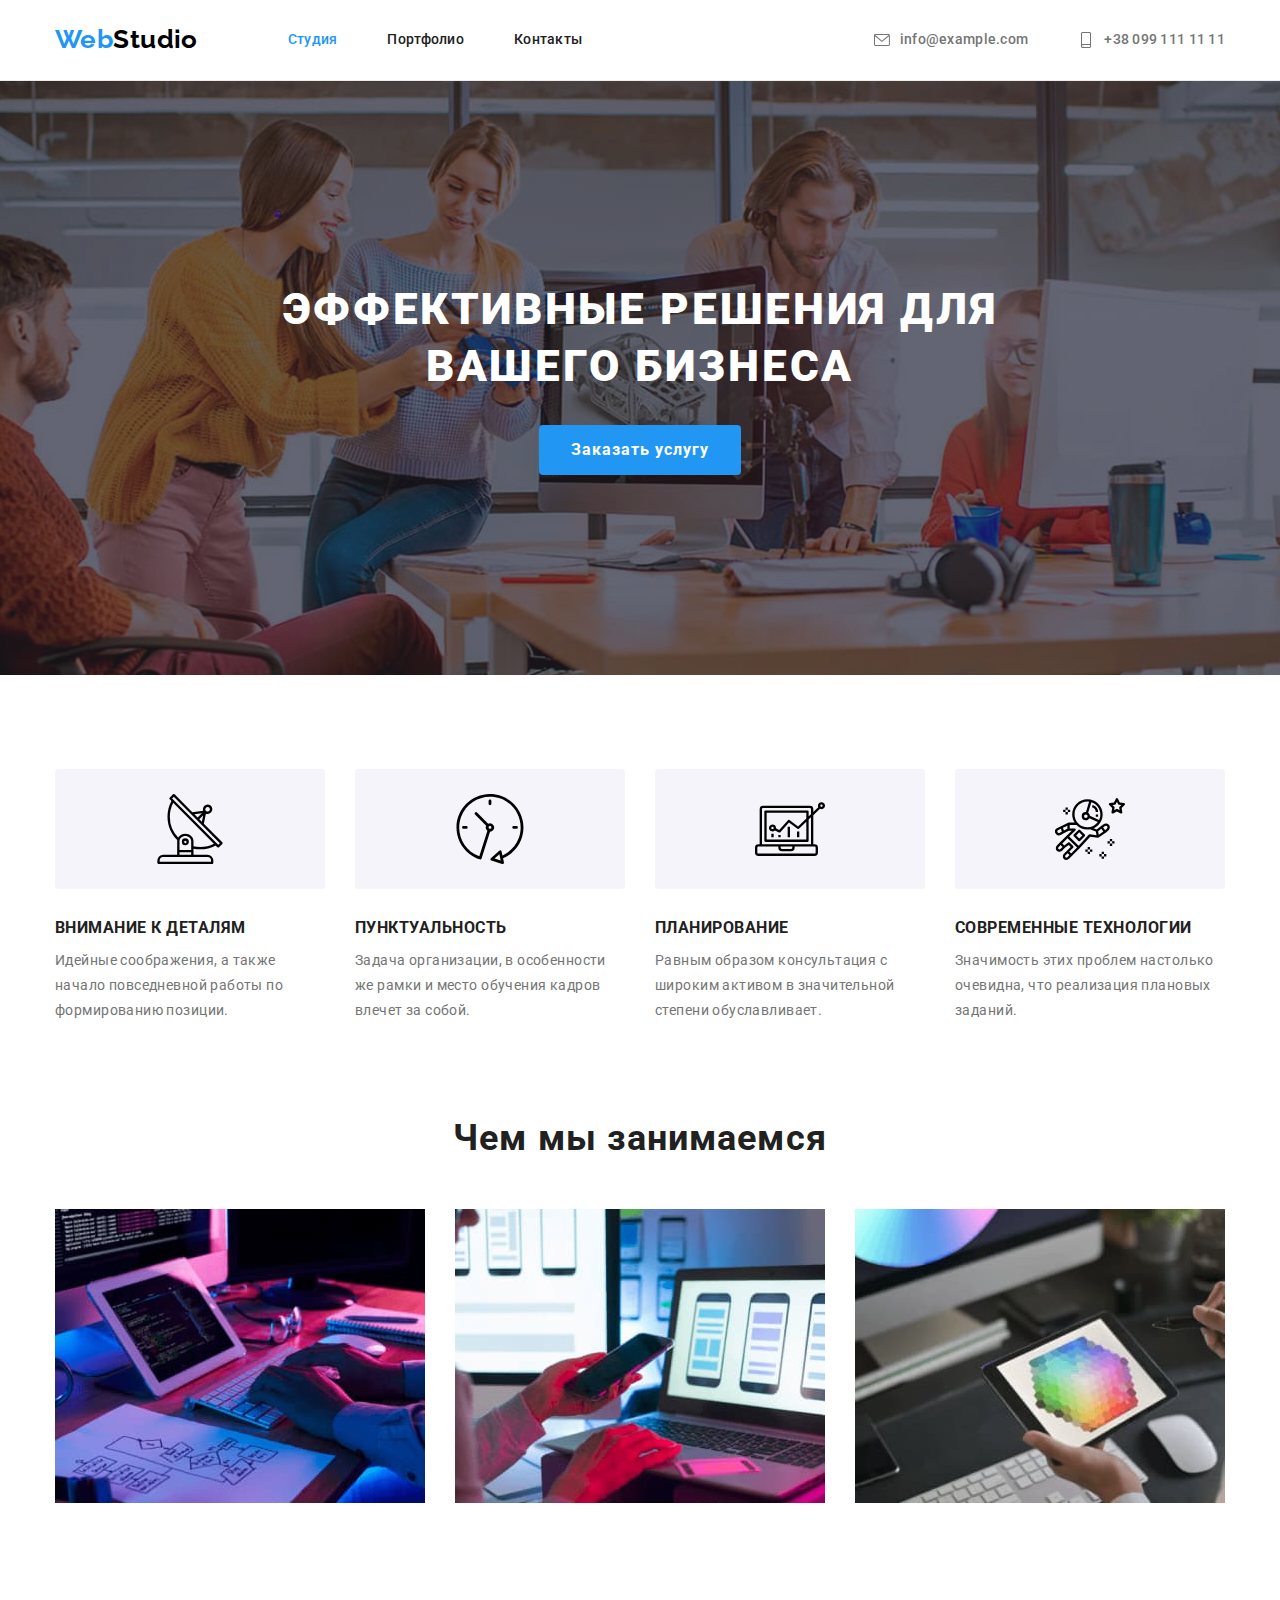
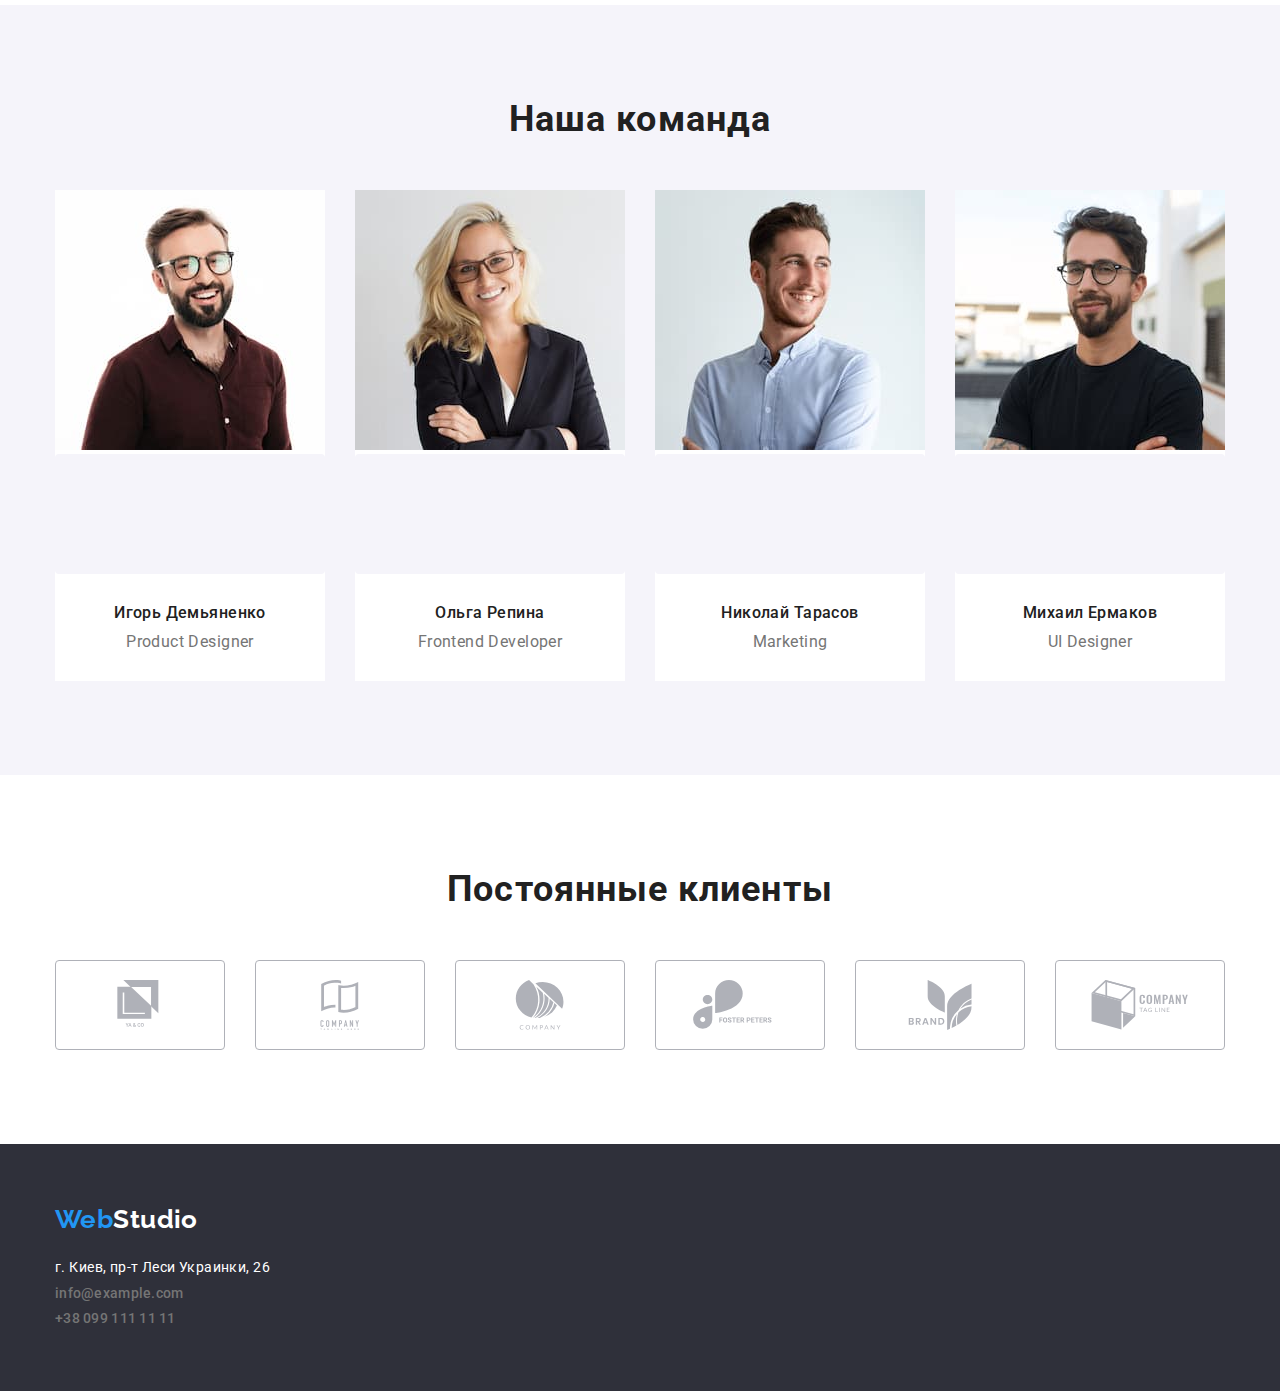
==== index.html @ d3b24681 "Made half icon lists at index" ====
<!DOCTYPE html>
<html lang="ru">
  <head>
    <meta charset="UTF-8" />
    <meta http-equiv="X-UA-Compatible" content="IE=edge" />
    <meta name="viewport" content="width=1600, initial-scale=1.0" />
    <title>WebStudio</title>
    <!-- Normalizer & fonts -->
    <link rel="stylesheet" href="./css/modern-normalize.min.css" />
    <link rel="preconnect" href="https://fonts.gstatic.com" />
    <link
      href="https://fonts.googleapis.com/css2?family=Raleway:wght@700&family=Roboto:wght@400;500;700;900&display=swap"
      rel="stylesheet"
    />
    <!-- Favicons -->
    <link
      rel="apple-touch-icon"
      sizes="76x76"
      href="./images/icons/favs/apple-touch-icon.png"
    />
    <link
      rel="icon"
      type="image/png"
      sizes="32x32"
      href="./images/icons/favs/favicon-32x32.png"
    />
    <link
      rel="icon"
      type="image/png"
      sizes="16x16"
      href="./images/icons/favs/favicon-16x16.png"
    />
    <link rel="manifest" href="./images/icons/favs/site.webmanifest" />
    <meta name="msapplication-TileColor" content="#2196f3" />
    <meta name="theme-color" content="#2196f3" />

    <!-- Site Styles -->
    <link rel="stylesheet" href="./css/styles.css" />
  </head>
  <body>
    <!-- Header -->
    <header class="page-header">
      <div class="container main-nav">
        <!-- Logo -->
        <nav class="navigation">
          <div class="logo">
            <a href="./" class="logo__link"
              ><span class="logo__accent">Web</span>Studio</a
            >
          </div>

          <!-- Menu -->
          <ul class="menu list">
            <li class="menu__item">
              <a class="menu__link current" href="./">Студия</a>
            </li>
            <li class="menu__item">
              <a class="menu__link" href="portfolio.html">Портфолио</a>
            </li>
            <li class="menu__item">
              <a class="menu__link" href="">Контакты</a>
            </li>
          </ul>
        </nav>

        <!-- Contacts -->
        <ul class="contacts list">
          <li class="main-nav contacts__item">
            <a class="contacts__link" href="mailto://info@example.com">
              <svg class="link-icon">
                <use href="./images/icons/sprites.svg#envelope"></use>
              </svg>
              info@example.com</a
            >
          </li>
          <li class="main-nav contacts__item">
            <a class="contacts__link" href="tel://+380991111111">
              <svg class="link-icon">
                <use href="./images/icons/sprites.svg#smartphone"></use>
              </svg>
              +38 099 111 11 11</a
            >
          </li>
        </ul>
      </div>
    </header>

    <!-- Main -->
    <main class="main">
      <!-- Hero -->
      <section class="hero">
        <div class="container">
          <h1 class="hero__title">Эффективные решения для вашего бизнеса</h1>
          <!-- <button class="button" type="button">Заказать услугу</button> -->
          <form action="https://trackthis.link/" target="_blank">
            <input
              id="TrackThis"
              class="button"
              type="submit"
              value="Заказать услугу"
            />
          </form>
        </div>
      </section>

      <!-- Features -->
      <section class="section features">
        <div class="container">
          <h2 class="section__heading hidden">Особенности</h2>
          <!-- Why us -->

          <ul class="features list">
            <li class="features__item">
              <div class="icon__wrapper">
                <svg class="features-icon">
                  <use href="./images/icons/sprites.svg#antenna"></use>
                </svg>
              </div>
              <h3 class="features__title">Внимание к деталям</h3>
              <p>
                Идейные соображения, а также начало повседневной работы по
                формированию позиции.
              </p>
            </li>
            <li class="features__item">
              <div class="icon__wrapper">
                <svg class="features-icon">
                  <use href="./images/icons/sprites.svg#clock"></use>
                </svg>
              </div>
              <h3 class="features__title">Пунктуальность</h3>
              <p>
                Задача организации, в особенности же рамки и место обучения
                кадров влечет за собой.
              </p>
            </li>
            <li class="features__item">
              <div class="icon__wrapper">
                <svg class="features-icon">
                  <use href="./images/icons/sprites.svg#diagram"></use>
                </svg>
              </div>
              <h3 class="features__title">Планирование</h3>
              <p>
                Равным образом консультация с широким активом в значительной
                степени обуславливает.
              </p>
            </li>
            <li class="features__item">
              <div class="icon__wrapper">
                <svg class="features-icon">
                  <use href="./images/icons/sprites.svg#astronaut"></use>
                </svg>
              </div>
              <h3 class="features__title">Современные технологии</h3>
              <p>
                Значимость этих проблем настолько очевидна, что реализация
                плановых заданий.
              </p>
            </li>
          </ul>
        </div>
      </section>

      <!-- Development  -->
      <section class="section development">
        <div class="container">
          <h2 class="section__heading">Чем мы занимаемся</h2>

          <ul class="dev list">
            <li class="dev__item">
              <img
                src="./images/portfolio/coding.jpg"
                alt="Кодинг на планшете"
                width="370"
              />
            </li>
            <li class="dev__item">
              <img
                src="./images/portfolio/phone.jpg"
                alt="Разработка миобильного приложения"
                width="370"
              />
            </li>
            <li class="dev__item">
              <img
                src="./images/portfolio/palette.jpg"
                alt="Цветовая схема"
                width="370"
              />
            </li>
          </ul>
        </div>
      </section>

      <!-- Team  -->
      <section class="section team">
        <div class="container">
          <h2 class="section__heading">Наша команда</h2>
          <ul class="team list">
            <!-- TODO: Social links -->
            <li class="team__item">
              <img src="./images/team/igor.jpg" alt="Игорь" width="270" />

              <div class="icon__wrapper">
                <svg class="features-icon">
                  <use href="./images/icons/sprites.svg#"></use>
                </svg>
              </div>
              <h3 class="team__title">Игорь Демьяненко</h3>
              <p>Product Designer</p>
            </li>
            <li class="team__item">
              <img src="./images/team/olga.jpg" alt="Ольга" width="270" />
              <div class="icon__wrapper">
                <svg class="features-icon">
                  <use href="./images/icons/sprites.svg#"></use>
                </svg>
              </div>
              <h3 class="team__title">Ольга Репина</h3>
              <p>Frontend Developer</p>
            </li>
            <li class="team__item">
              <img src="./images/team/nikola.jpg" alt="Николай" width="270" />
              <div class="icon__wrapper">
                <svg class="features-icon">
                  <use href="./images/icons/sprites.svg#"></use>
                </svg>
              </div>
              <h3 class="team__title">Николай Тарасов</h3>
              <p>Marketing</p>
            </li>
            <li class="team__item">
              <img src="./images/team/mike.jpg" alt="Михаил" width="270" />
              <div class="icon__wrapper">
                <svg class="features-icon">
                  <use href="./images/icons/sprites.svg#"></use>
                </svg>
              </div>
              <h3 class="team__title">Михаил Ермаков</h3>
              <p>UI Designer</p>
            </li>
          </ul>
        </div>
      </section>

      <!-- Partners -->
      <section class="section partners">
        <div class="container">
          <h2 class="section__heading">Постоянные клиенты</h2>

          <ul class="partners__list list">
            <li class="partners__items">
              <a class="partners__link" href="" aria-label="Partner 1">
                <svg class="partner-icon">
                  <use href="./images/icons/sprites.svg#logo-1"></use>
                </svg>
              </a>
            </li>
            <li class="partners__items">
              <a class="partners__link" href="" aria-label="Partner 2">
                <svg class="partner-icon">
                  <use href="./images/icons/sprites.svg#logo-2"></use>
                </svg>
              </a>
            </li>
            <li class="partners__items">
              <a class="partners__link" href="" aria-label="Partner 3">
                <svg class="partner-icon">
                  <use href="./images/icons/sprites.svg#logo-3"></use>
                </svg>
              </a>
            </li>
            <li class="partners__items">
              <a class="partners__link" href="" aria-label="Partner 4">
                <svg class="partner-icon">
                  <use href="./images/icons/sprites.svg#logo-4"></use>
                </svg>
              </a>
            </li>
            <li class="partners__items">
              <a class="partners__link" href="" aria-label="Partner 5">
                <svg class="partner-icon">
                  <use href="./images/icons/sprites.svg#logo-5"></use>
                </svg>
              </a>
            </li>
            <li class="partners__items">
              <a class="partners__link" href="" aria-label="Partner 6">
                <svg class="partner-icon">
                  <use href="./images/icons/sprites.svg#logo-6"></use>
                </svg>
              </a>
            </li>
          </ul>
        </div>
      </section>
    </main>

    <!-- Footer -->
    <footer class="footer">
      <div class="footer container">
        <div class="footer logo">
          <a href="./" class="logo__link"
            ><span class="logo__accent">Web</span>Studio</a
          >
        </div>

        <address class="footer contacts">
          г. Киев, пр-т Леси Украинки, 26
          <ul class="footer contacts list">
            <li class="footer contacts__item">
              <a class="contacts__link" href="mailto://info@example.com"
                >info@example.com</a
              >
            </li>
            <li class="footer contacts__item">
              <a class="contacts__link" href="tel://+380991111111"
                >+38 099 111 11 11</a
              >
            </li>
          </ul>
        </address>
        <!-- TODO: Social links -->
      </div>
    </footer>
  </body>
</html>
---- css/styles.css ----
:root {
  --primary-bg-color: #fff;
  --secondary-bg: #f5f4fa;
  --ternary-bg: #2f303a;
  --primary-text-color: #757575;
  --title-text-color: #212121;
  --logo-color: #000;
  --accent: #2196f3;
  --border-color: #ececec;
  --border-box-color: #eeeeee;
  --ternary-buttons: #afb1b8;
}

body {
  display: flex;
  flex-direction: column;
  background: var(--primary-bg-color);
  color: var(--primary-text-color);

  font-family: 'Roboto', sans-serif;
  font-style: normal;
  font-weight: 400;
  font-size: 14px;
  line-height: 1.8;
  letter-spacing: 0.03em;
}

/*
   .d8888b.
  d88P  Y88b
  888    888
  888         .d88b.  88888b.d88b.  88888b.d88b.   .d88b.  88888b.
  888        d88""88b 888 "888 "88b 888 "888 "88b d88""88b 888 "88b
  888    888 888  888 888  888  888 888  888  888 888  888 888  888
  Y88b  d88P Y88..88P 888  888  888 888  888  888 Y88..88P 888  888
   "Y8888P"   "Y88P"  888  888  888 888  888  888  "Y88P"  888  888
   */

.list {
  list-style: none;
  padding: 0;
  margin: 0;
}

.hidden {
  visibility: hidden;
  pointer-events: none;
  position: absolute;
}

.section {
  padding-top: 94px;
  padding-bottom: 94px;
}

/* Wrapper */
.container {
  width: 1200px;
  margin-left: auto;
  margin-right: auto;
  padding-left: 15px;
  padding-right: 15px;
}

/*
_  _ ____ ____ ___  ____ ____
|__| |___ |__| |  \ |___ |__/
|  | |___ |  | |__/ |___ |  \

*/
.page-header {
  color: var(--logo-color);
  border-bottom: 1px solid var(--border-color);
}

.page-header > .container {
  display: flex;
  align-items: center;
  justify-content: space-between;
}

.navigation {
  display: flex;
}
.navigation .logo__link {
  display: block;
  padding-top: 24px;
  padding-bottom: 24px;
}

/*
 |   _   _   _
 |_ (_) (_| (_)
         _|
*/
.logo {
  display: flex;
  font-family: Raleway, sans-serif;
  font-weight: 700;
  font-size: 26px;
  line-height: 1.2;
}

.logo__link {
  text-decoration: none;
  color: inherit;
}

.logo__accent {
  color: var(--accent);
}

/*
 |\/|  _  ._
 |  | (/_ | | |_|
*/
.menu {
  display: flex;
  margin-left: 90px;
}

.menu__item:not(:last-child) {
  margin-right: 50px;
}

/* Site nav */
.menu__link {
  display: block;
  padding-top: 32px;
  padding-bottom: 32px;
  color: var(--title-text-color);
  text-decoration: none;
  font-weight: 500;
  line-height: 1.14;
  letter-spacing: 0.02em;
}

.current,
.menu__link:hover,
.menu__link:focus {
  color: var(--accent);
}

/*
____ ____ _  _ ___ ____ ____ ___ ____
|    |  | |\ |  |  |__| |     |  [__
|___ |__| | \|  |  |  | |___  |  ___]
*/
.contacts {
  font-style: normal;
}

/* Contacts Header */
.page-header .contacts {
  display: flex;
}

.main-nav.contacts__item > .contacts__link {
  display: flex;
  align-items: center;
  padding-top: 32px;
  padding-bottom: 32px;
}

.main-nav.contacts__item + .main-nav.contacts__item {
  margin-left: 50px;
}

.link-icon {
  fill: currentColor;
  margin-right: 10px;
  width: 16px;
  height: 16px;
}

.contacts__link {
  font-weight: 500;
  line-height: 1.14;
  letter-spacing: 0.02em;
  text-decoration: none;
  color: var(--primary-text-color);
}

.contacts__link:hover,
.contacts__link:focus {
  color: var(--accent);
}

/*
____ ____ ____ ___ ____ ____
|___ |  | |  |  |  |___ |__/
|    |__| |__|  |  |___ |  \
*/
.footer {
  background-color: var(--ternary-bg);
  color: var(--primary-bg-color);
}

.footer.container {
  padding-top: 60px;
  padding-bottom: 60px;
}

.footer.logo {
  margin-bottom: 20px;
}

.footer.logo__link {
  color: var(--primary-bg-color);
}

.footer.contacts__item {
  margin-top: 9;
}

/*
___  _  _ ___ ___ ____ _  _ ____
|__] |  |  |   |  |  | |\ | [__
|__] |__|  |   |  |__| | \| ___]
*/
.button {
  color: var(--primary-bg-color);
  background-color: var(--accent);
  border-radius: 4px;
  border: none;
  height: 50px;
  display: inline-block;
  padding: 10px 32px;
  min-width: 200px;

  font-family: inherit;
  font-weight: 700;
  font-size: 16px;
  line-height: 1.8;
  letter-spacing: 0.06em;
  text-decoration: none;
  cursor: pointer;
}

.button:hover,
.button:focus {
  transition-duration: 0.4s;
  box-shadow: 0 4px 4px rgba(0, 0, 0, 0.15);
}

/*
  888b     d888          d8b
  8888b   d8888          Y8P
  88888b.d88888
  888Y88888P888  8888b.  888 88888b.
  888 Y888P 888     "88b 888 888 "88b
  888  Y8P  888 .d888888 888 888  888
  888   "   888 888  888 888 888  888
  888       888 "Y888888 888 888  888
  */
/*
_  _ ____ ____ ____
|__| |___ |__/ |  |
|  | |___ |  \ |__|
*/
.hero {
  background-color: var(--ternary-bg);
  background-image: linear-gradient(
      to bottom,
      rgba(47, 48, 58, 0.4),
      rgba(47, 48, 58, 0.4)
    ),
    url('../images/hero_bg.jpg');
  background-position: 50% 50%;
  background-size: cover;
  text-align: center;
}

.hero > .container {
  padding: 200px;
}

.hero__title {
  margin-top: 0;
  margin-bottom: 30px;
  padding: 0;
  color: var(--primary-bg-color);
  font-weight: 900;
  font-size: 44px;
  line-height: 1.3;
  letter-spacing: 0.06em;
  text-transform: uppercase;
}

/*
____ ____ ____ ___ _ ____ _  _ ____
[__  |___ |     |  | |  | |\ | [__
___] |___ |___  |  | |__| | \| ___]
*/
.section__heading {
  margin-top: 0;
  margin-bottom: 50px;
  color: var(--title-text-color);
  font-weight: 700;
  font-size: 36px;
  line-height: 1.14;
  text-align: center;
  letter-spacing: 0.03em;
}

/*
____ ____ ____ ___ _  _ ____ ____ ____
|___ |___ |__|  |  |  | |__/ |___ [__
|    |___ |  |  |  |__| |  \ |___ ___]
*/
.features__title {
  margin-top: 0;
  margin-bottom: 10px;
  color: var(--title-text-color);
  font-weight: 700;
  line-height: 1.14;
  letter-spacing: 0.03em;
  text-transform: uppercase;
  color: var(--title-text-color);
}

.features.list {
  display: flex;
}

.features__item + .features__item {
  margin-left: 30px;
}

.features p {
  margin-top: 0;
  margin-bottom: 0;
}

/*
_ ____ ____ _  _ ____
| |    |  | |\ | [__
| |___ |__| | \| ___]

*/

.icon__wrapper {
  display: flex;
  justify-content: center;
  align-items: center;
  width: 270px;
  height: 120px;
  background-color: var(--secondary-bg);
  border-radius: 4px;
  margin-bottom: 30px;
}

.features-icon {
  width: 70px;
  height: 70px;
}

/*
___  ____ _  _ ____ _    ____ ___  _  _ ____ _  _ ___
|  \ |___ |  | |___ |    |  | |__] |\/| |___ |\ |  |
|__/ |___  \/  |___ |___ |__| |    |  | |___ | \|  |

*/

.section.development {
  padding-top: 0;
}

.dev.list {
  display: flex;
}

.dev__item + .dev__item {
  margin-left: 30px;
}

/*
___ ____ ____ _  _
 |  |___ |__| |\/|
 |  |___ |  | |  |

*/
.section.team {
  background-color: var(--secondary-bg);
}

.team.list {
  display: flex;
}

.team__item + .team__item {
  margin-left: 30px;
}

.team__item {
  padding-bottom: 30px;
  background-color: var(--primary-bg-color);
  font-size: 16px;
  line-height: 1.14;
  text-align: center;
}

.team__title {
  margin-top: 30px;
  margin-bottom: 0;
  color: var(--title-text-color);
  font-weight: 500;
  font-size: 16px;
  line-height: 1.18;
}

.team__item p {
  margin-top: 10px;
  margin-bottom: 0;
}

/*
___  ____ ____ ___ _  _ ____ ____ ____
|__] |__| |__/  |  |\ | |___ |__/ [__
|    |  | |  \  |  | \| |___ |  \ ___]
*/

.partners {
  text-align: center;
}

.partners__list {
  display: flex;
  justify-content: center;
  margin-top: 0px;
  margin-bottom: 0;
}

.partners__items:not(:last-child) {
  margin-right: 30px;
}

/* Partners links & icons */
.partners__link {
  display: flex;
  align-items: center;
  width: 170px;
  height: 90px;
  border: 1px solid var(--ternary-buttons);
  border-radius: 4px;
  color: var(--ternary-buttons);
  margin: 0;
}

.partners__link:hover,
.partners__link:focus {
  color: var(--accent);
  border-color: var(--accent);
}

.partner-icon {
  fill: currentColor;
  height: 50px;
}

/*
  8888888b.                  888     .d888         888 d8b
  888   Y88b                 888    d88P"          888 Y8P
  888    888                 888    888            888
  888   d88P .d88b.  888d888 888888 888888 .d88b.  888 888  .d88b.
  8888888P" d88""88b 888P"   888    888   d88""88b 888 888 d88""88b
  888       888  888 888     888    888   888  888 888 888 888  888
  888       Y88..88P 888     Y88b.  888   Y88..88P 888 888 Y88..88P
  888        "Y88P"  888      "Y888 888    "Y88P"  888 888  "Y88P"
*/

/*
____ _ _    ___ ____ ____
|___ | |     |  |___ |__/
|    | |___  |  |___ |  \
*/
.filter {
  display: flex;
  align-items: center;
  justify-content: center;
  margin-bottom: 50px;
}

.filter__item:not(:last-child) {
  margin-right: 8px;
}

/*
  _                   _
 |_ o | _|_  _  ._   |_)    _|_ _|_  _  ._   _
 |  | |  |_ (/_ |    |_) |_| |_  |_ (_) | | _>
*/
.filter__btn {
  min-width: 73px;
  height: 38px;
  padding: 6px 22px;
  background-color: var(--secondary-bg);
  color: var(--title-text-color);
  font-size: 16px;
  line-height: 1.62;
  text-align: center;
  letter-spacing: 0.03em;
}

.filter__btn.active,
.filter__btn:hover,
.filter__btn:focus {
  background-color: var(--accent);
  color: var(--primary-bg-color);
  box-shadow: 0px 3px 1px rgba(0, 0, 0, 0.1), 0px 1px 2px rgba(0, 0, 0, 0.08),
    0px 2px 2px rgba(0, 0, 0, 0.12);
}

/*
___  ____ ____  _ ____ ____ ___ ____
|__] |__/ |  |  | |___ |     |  [__
|    |  \ |__| _| |___ |___  |  ___]
*/
.project {
  display: flex;
  flex-wrap: wrap;
}

.project__container {
  border: 1px solid var(--border-box-color);
  border-top: none;
  margin-top: 0;
  padding-top: 20px;
  padding-bottom: 20px;
  padding-left: 24px;
}
.project__item img {
  margin: none;
  display: block;
}

.project__item:not(:nth-child(3n)) {
  margin-right: 30px;
}

.project__item:not(:nth-last-child(-n + 3)) {
  margin-bottom: 30px;
}
/* Project text */
.project__title {
  margin: 0;
  color: var(--title-text-color);
  font-size: 18px;
  line-height: 2;
  font-weight: 700;
  letter-spacing: 0.06em;
}

.project__descriptioon {
  margin-top: 4px;
  margin-bottom: 0;
  font-size: 16px;
  line-height: 1.8;
}
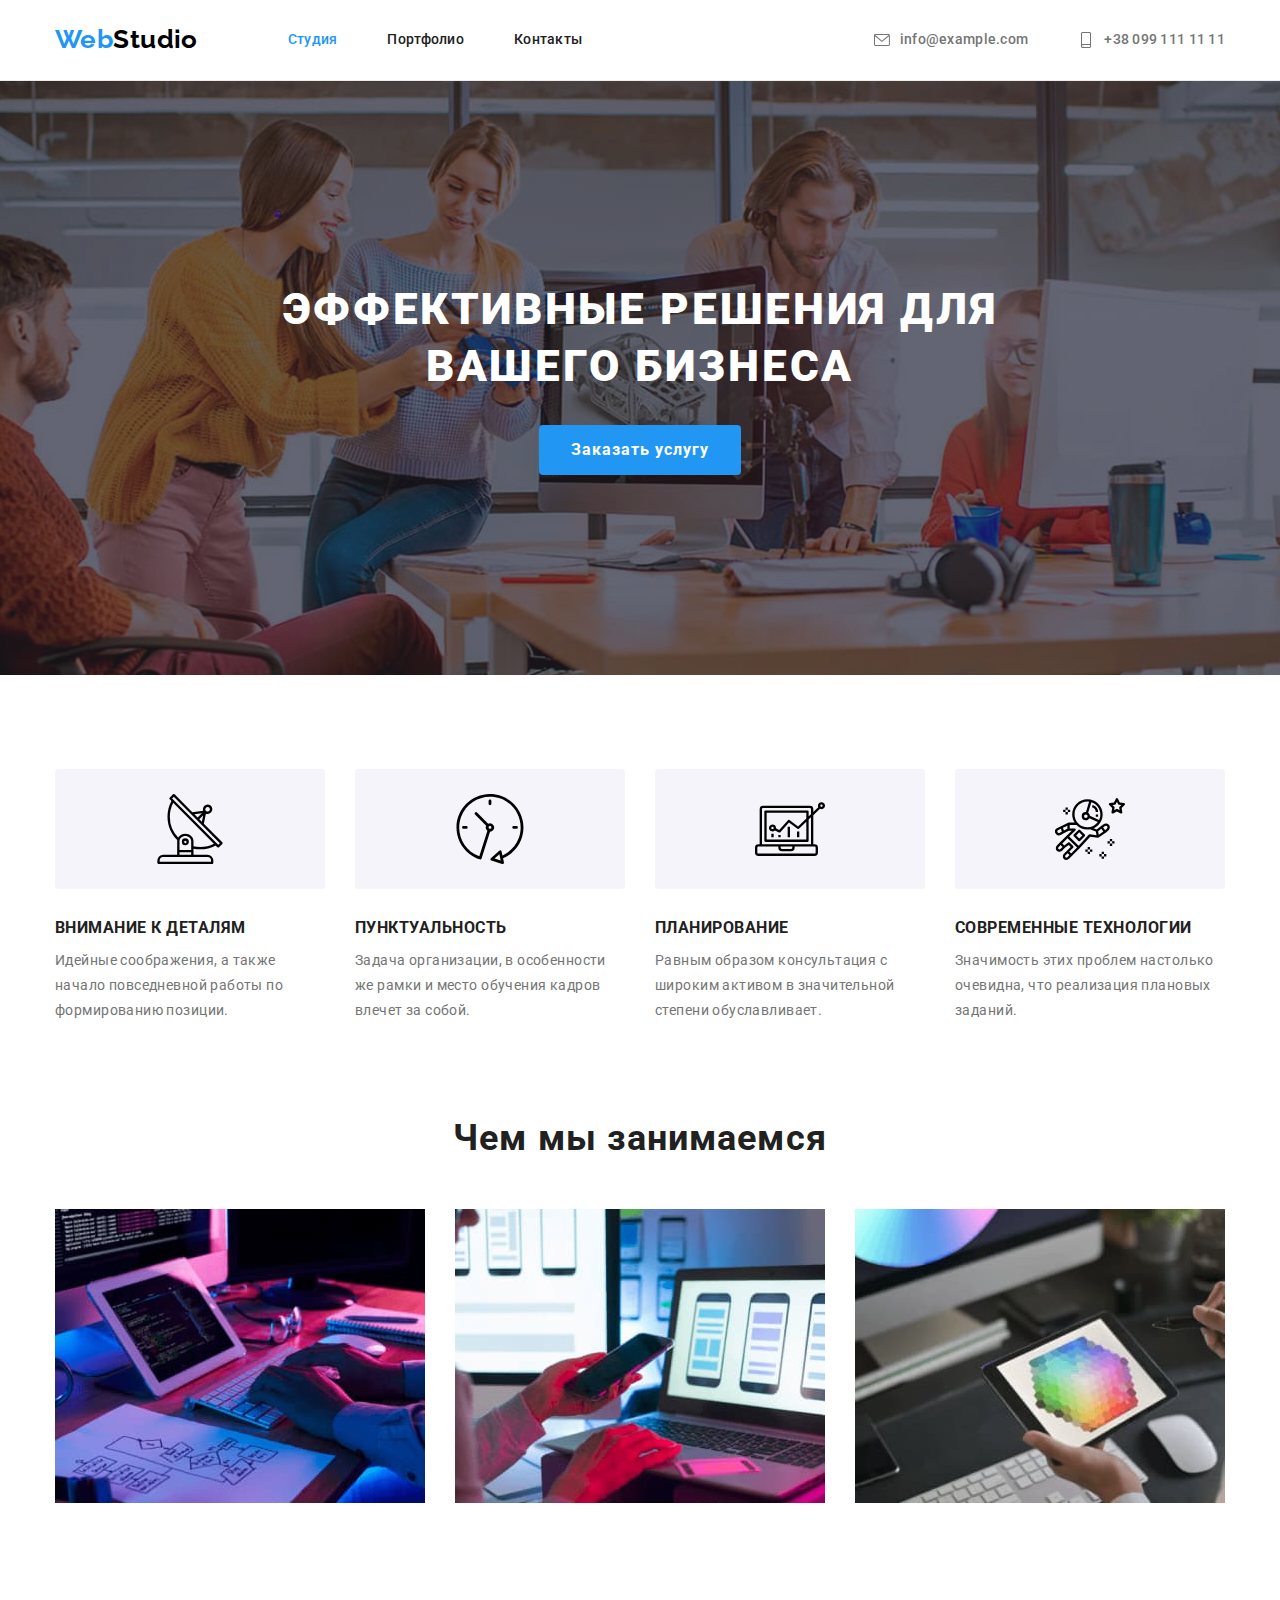
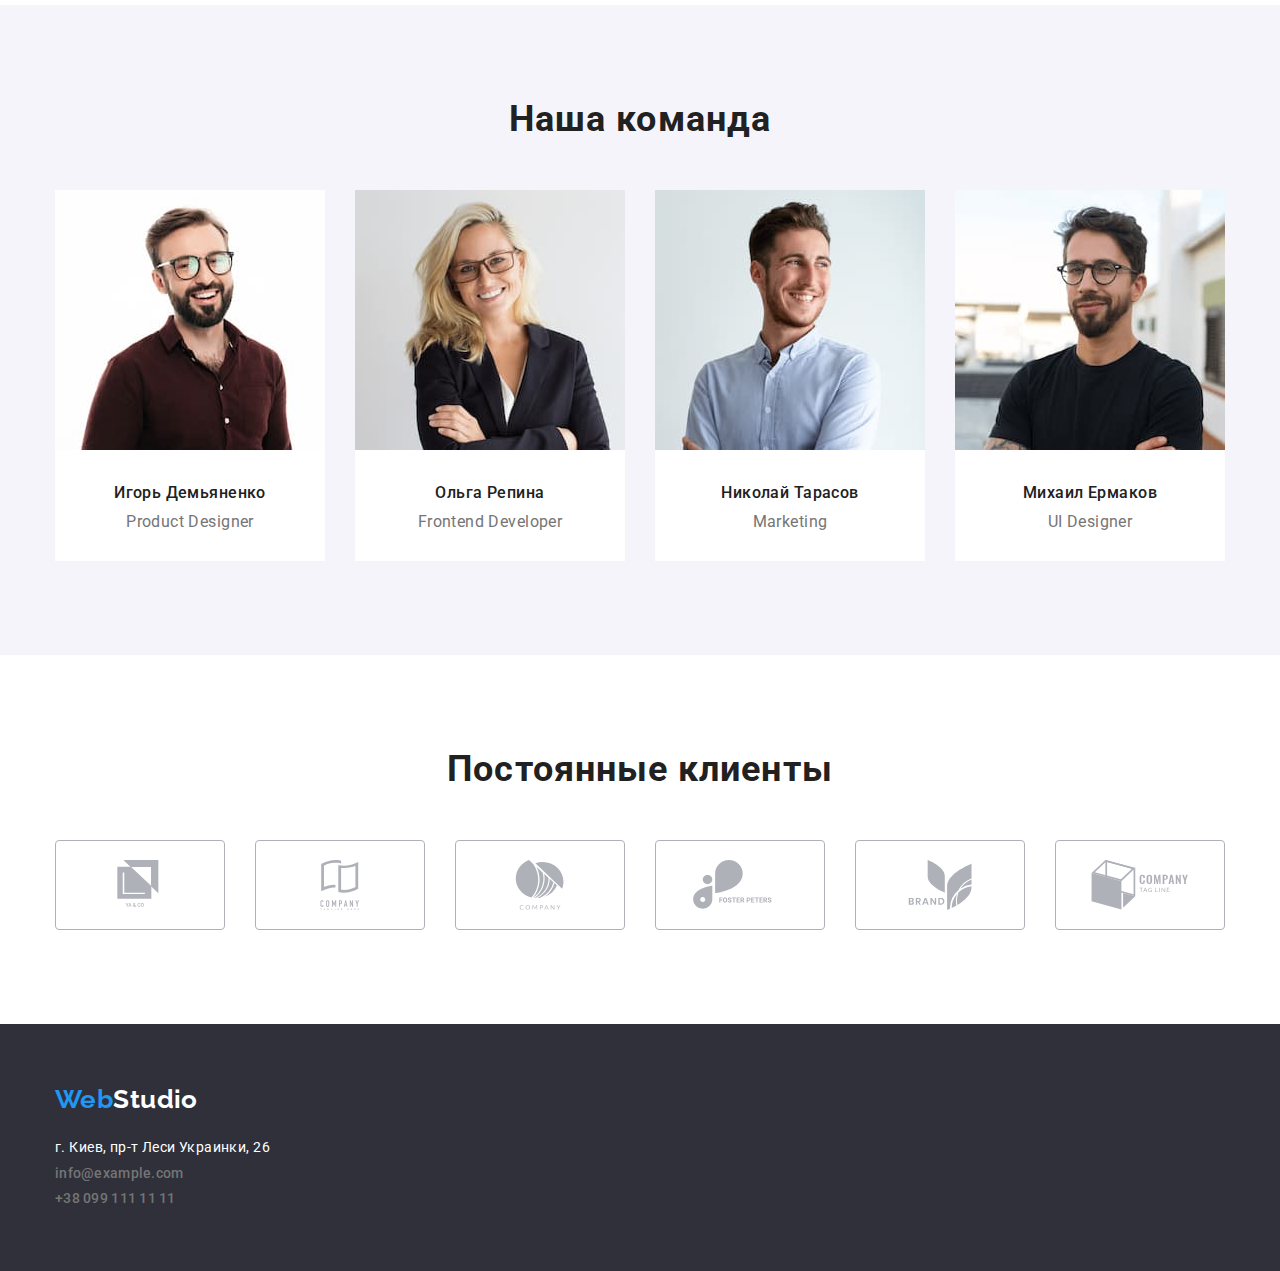
==== commit 783f708d: "some dumb mistake" ====
--- a/index.html
+++ b/index.html
@@ -201,42 +201,21 @@
             <!-- TODO: Social links -->
             <li class="team__item">
               <img src="./images/team/igor.jpg" alt="Игорь" width="270" />
-
-              <div class="icon__wrapper">
-                <svg class="features-icon">
-                  <use href="./images/icons/sprites.svg#"></use>
-                </svg>
-              </div>
               <h3 class="team__title">Игорь Демьяненко</h3>
               <p>Product Designer</p>
             </li>
             <li class="team__item">
               <img src="./images/team/olga.jpg" alt="Ольга" width="270" />
-              <div class="icon__wrapper">
-                <svg class="features-icon">
-                  <use href="./images/icons/sprites.svg#"></use>
-                </svg>
-              </div>
               <h3 class="team__title">Ольга Репина</h3>
               <p>Frontend Developer</p>
             </li>
             <li class="team__item">
               <img src="./images/team/nikola.jpg" alt="Николай" width="270" />
-              <div class="icon__wrapper">
-                <svg class="features-icon">
-                  <use href="./images/icons/sprites.svg#"></use>
-                </svg>
-              </div>
               <h3 class="team__title">Николай Тарасов</h3>
               <p>Marketing</p>
             </li>
             <li class="team__item">
               <img src="./images/team/mike.jpg" alt="Михаил" width="270" />
-              <div class="icon__wrapper">
-                <svg class="features-icon">
-                  <use href="./images/icons/sprites.svg#"></use>
-                </svg>
-              </div>
               <h3 class="team__title">Михаил Ермаков</h3>
               <p>UI Designer</p>
             </li>
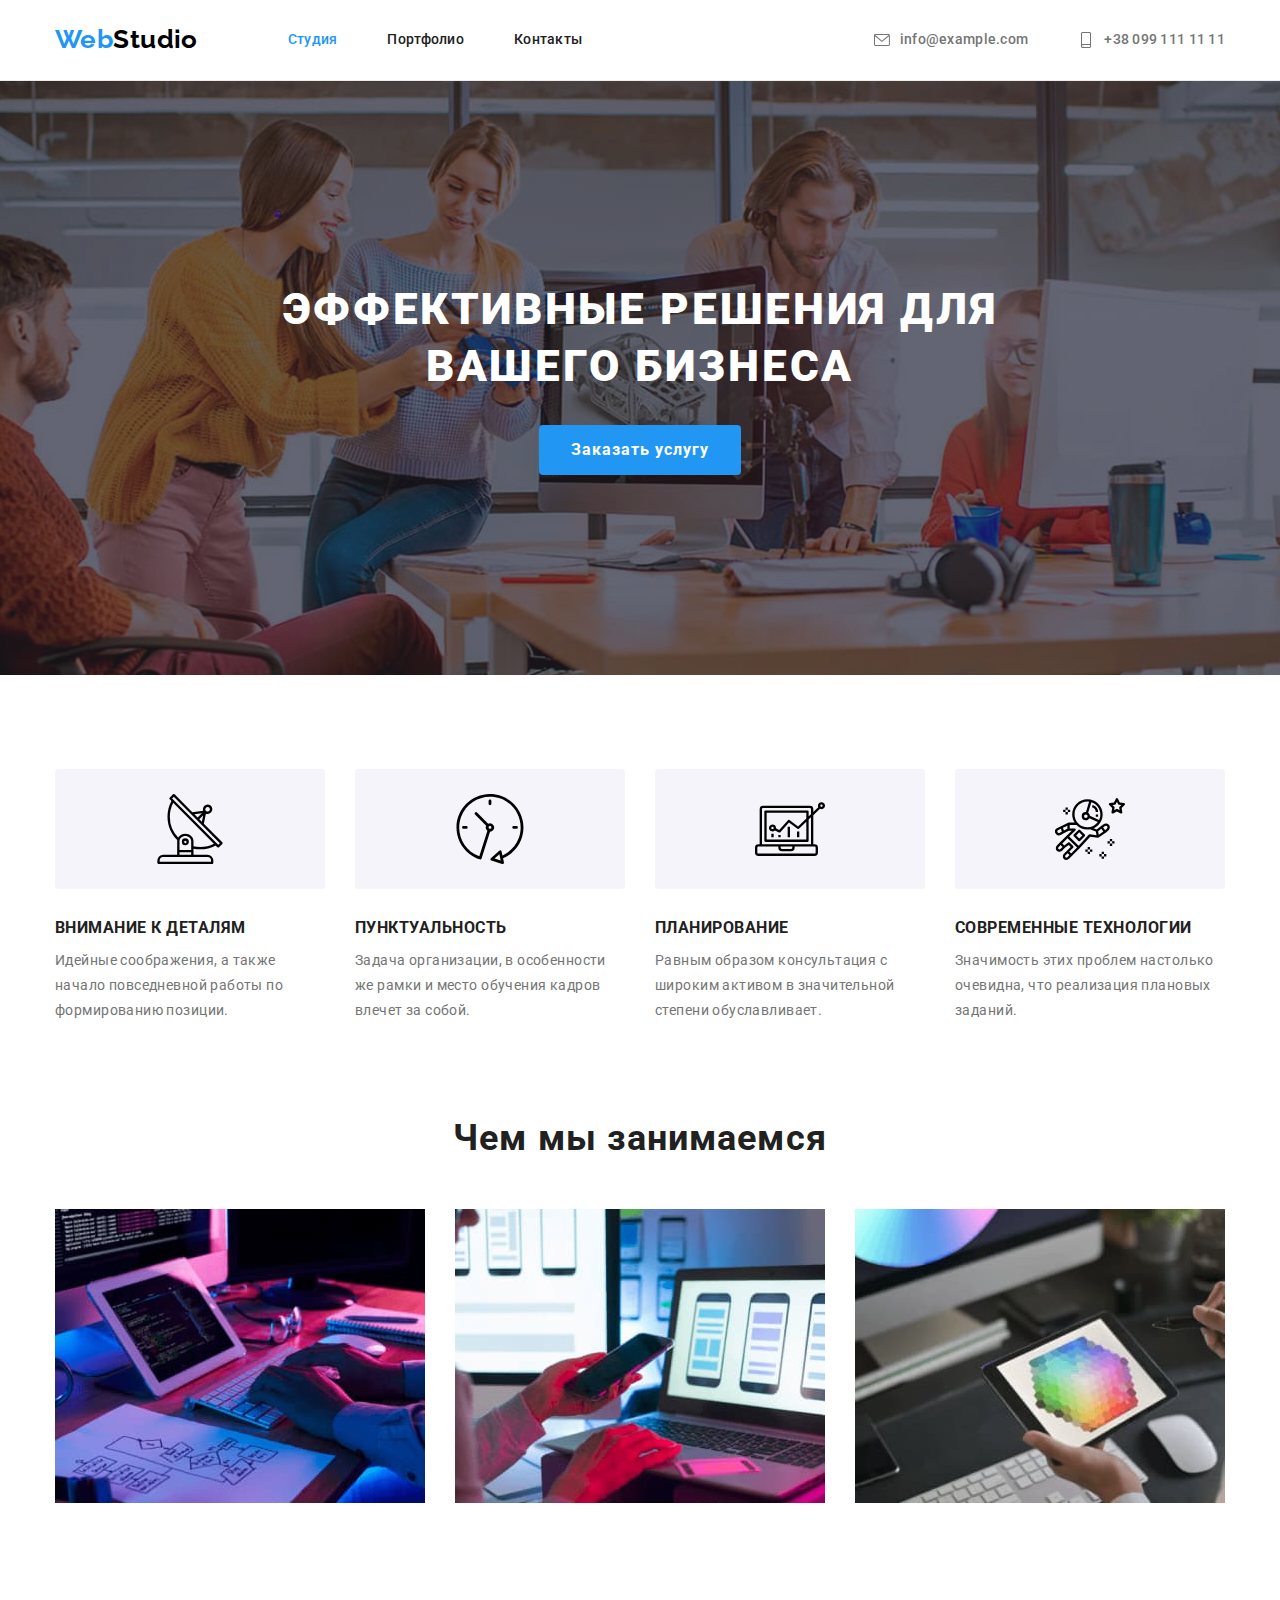
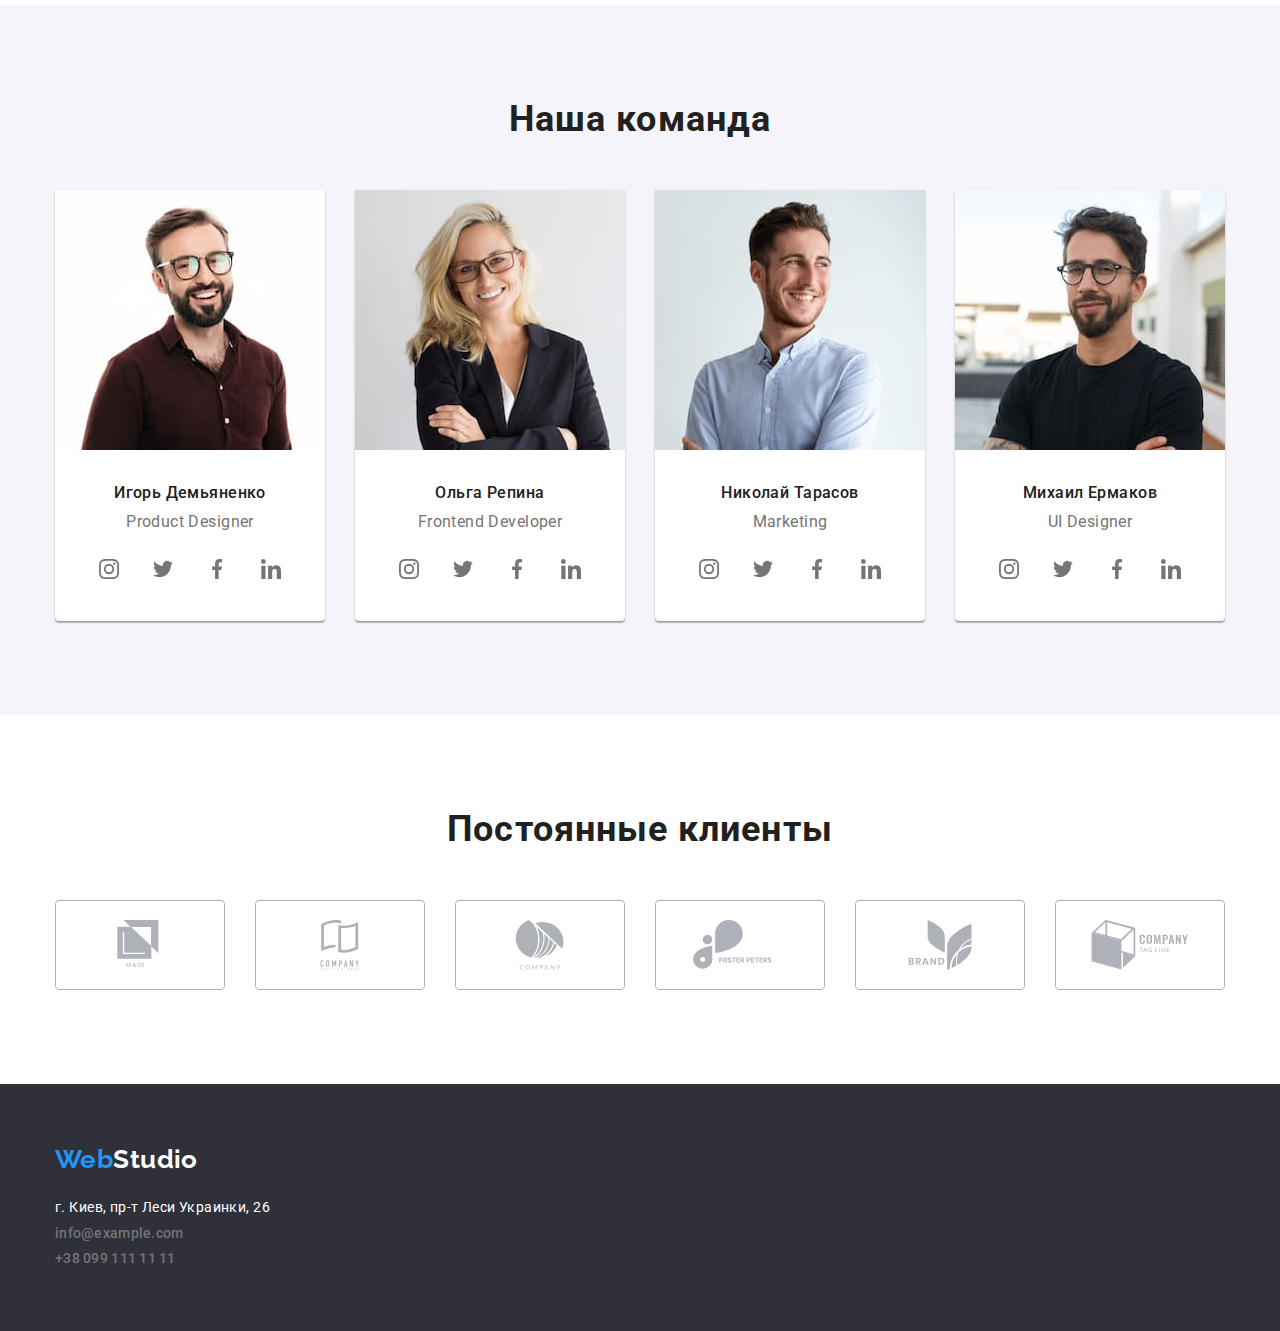
==== commit 5ed452b5: "Social part #1" ====
--- a/index.html
+++ b/index.html
@@ -198,26 +198,146 @@
         <div class="container">
           <h2 class="section__heading">Наша команда</h2>
           <ul class="team list">
-            <!-- TODO: Social links -->
             <li class="team__item">
               <img src="./images/team/igor.jpg" alt="Игорь" width="270" />
               <h3 class="team__title">Игорь Демьяненко</h3>
               <p>Product Designer</p>
+              <ul class="social list">
+
+                <li class="social__item">
+                  <a class="social__link" href="">
+                    <svg class="social-icon">
+                      <use href="./images/icons/sprites.svg#instagram"></use>
+                    </svg>
+                  </a>
+                </li>
+                <li class="social__item">
+                  <a class="social__link" href="">
+                    <svg class="social-icon">
+                      <use href="./images/icons/sprites.svg#twitter"></use>
+                    </svg>
+                  </a>
+                </li>
+                <li class="social__item">
+                  <a class="social__link" href="">
+                    <svg class="social-icon">
+                      <use href="./images/icons/sprites.svg#facebook"></use>
+                    </svg>
+                  </a>
+                </li>
+                <li class="social__item">
+                  <a class="social__link" href="">
+                    <svg class="social-icon">
+                      <use href="./images/icons/sprites.svg#linkedin"></use>
+                    </svg>
+                  </a>
+                </li>
+              </ul>
             </li>
             <li class="team__item">
               <img src="./images/team/olga.jpg" alt="Ольга" width="270" />
               <h3 class="team__title">Ольга Репина</h3>
               <p>Frontend Developer</p>
+              <ul class="social list">
+                <li class="social__item">
+                  <a class="social__link" href="">
+                    <svg class="social-icon">
+                      <use href="./images/icons/sprites.svg#instagram"></use>
+                    </svg>
+                  </a>
+                </li>
+                <li class="social__item">
+                  <a class="social__link" href="">
+                    <svg class="social-icon">
+                      <use href="./images/icons/sprites.svg#twitter"></use>
+                    </svg>
+                  </a>
+                </li>
+                <li class="social__item">
+                  <a class="social__link" href="">
+                    <svg class="social-icon">
+                      <use href="./images/icons/sprites.svg#facebook"></use>
+                    </svg>
+                  </a>
+                </li>
+                <li class="social__item">
+                  <a class="social__link" href="">
+                    <svg class="social-icon">
+                      <use href="./images/icons/sprites.svg#linkedin"></use>
+                    </svg>
+                  </a>
+                </li>
+              </ul>
             </li>
             <li class="team__item">
               <img src="./images/team/nikola.jpg" alt="Николай" width="270" />
               <h3 class="team__title">Николай Тарасов</h3>
               <p>Marketing</p>
+              <ul class="social list">
+                <li class="social__item">
+                  <a class="social__link" href="">
+                    <svg class="social-icon">
+                      <use href="./images/icons/sprites.svg#instagram"></use>
+                    </svg>
+                  </a>
+                </li>
+                <li class="social__item">
+                  <a class="social__link" href="">
+                    <svg class="social-icon">
+                      <use href="./images/icons/sprites.svg#twitter"></use>
+                    </svg>
+                  </a>
+                </li>
+                <li class="social__item">
+                  <a class="social__link" href="">
+                    <svg class="social-icon">
+                      <use href="./images/icons/sprites.svg#facebook"></use>
+                    </svg>
+                  </a>
+                </li>
+                <li class="social__item">
+                  <a class="social__link" href="">
+                    <svg class="social-icon">
+                      <use href="./images/icons/sprites.svg#linkedin"></use>
+                    </svg>
+                  </a>
+                </li>
+              </ul>
             </li>
             <li class="team__item">
               <img src="./images/team/mike.jpg" alt="Михаил" width="270" />
               <h3 class="team__title">Михаил Ермаков</h3>
               <p>UI Designer</p>
+              <ul class="social list">
+                <li class="social__item">
+                  <a class="social__link" href="">
+                    <svg class="social-icon">
+                      <use href="./images/icons/sprites.svg#instagram"></use>
+                    </svg>
+                  </a>
+                </li>
+                <li class="social__item">
+                  <a href="" class="social__link">
+                    <svg class="social-icon">
+                      <use href="./images/icons/sprites.svg#twitter"></use>
+                    </svg>
+                  </a>
+                </li>
+                <li class="social__item">
+                  <a href="" class="social__link">
+                    <svg class="social-icon">
+                      <use href="./images/icons/sprites.svg#facebook"></use>
+                    </svg>
+                  </a>
+                </li>
+                <li class="social__item">
+                  <a href="" class="social__link">
+                    <svg class="social-icon">
+                      <use href="./images/icons/sprites.svg#linkedin"></use>
+                    </svg>
+                  </a>
+                </li>
+              </ul>
             </li>
           </ul>
         </div>
--- a/css/styles.css
+++ b/css/styles.css
@@ -395,6 +395,9 @@
 .team__item {
   padding-bottom: 30px;
   background-color: var(--primary-bg-color);
+  box-shadow: 0px 1px 3px rgba(0, 0, 0, 0.12), 0px 1px 1px rgba(0, 0, 0, 0.14),
+    0px 2px 1px rgba(0, 0, 0, 0.2);
+  border-radius: 0px 0px 4px 4px;
   font-size: 16px;
   line-height: 1.14;
   text-align: center;
@@ -411,7 +414,43 @@
 
 .team__item p {
   margin-top: 10px;
-  margin-bottom: 0;
+  margin-bottom: 16px;
+}
+
+/*
+_ ____ ____ _  _ ____
+| |    |  | |\ | [__
+| |___ |__| | \| ___]
+
+*/
+.social {
+  display: flex;
+  justify-content: center;
+}
+
+.social__item:not(:last-child) {
+  margin-right: 10px;
+}
+
+.social__link {
+  display: flex;
+  justify-content: center;
+  align-items: center;
+  width: 44px;
+  height: 44px;
+  border-radius: 50%;
+  color: var(--border);
+}
+.social__link:hover,
+.social__link:focus {
+  color: var(--primary-bg-color);
+  background-color: var(--accent);
+}
+
+.social-icon {
+  fill: currentColor;
+  width: 20px;
+  height: 20px;
 }
 
 /*
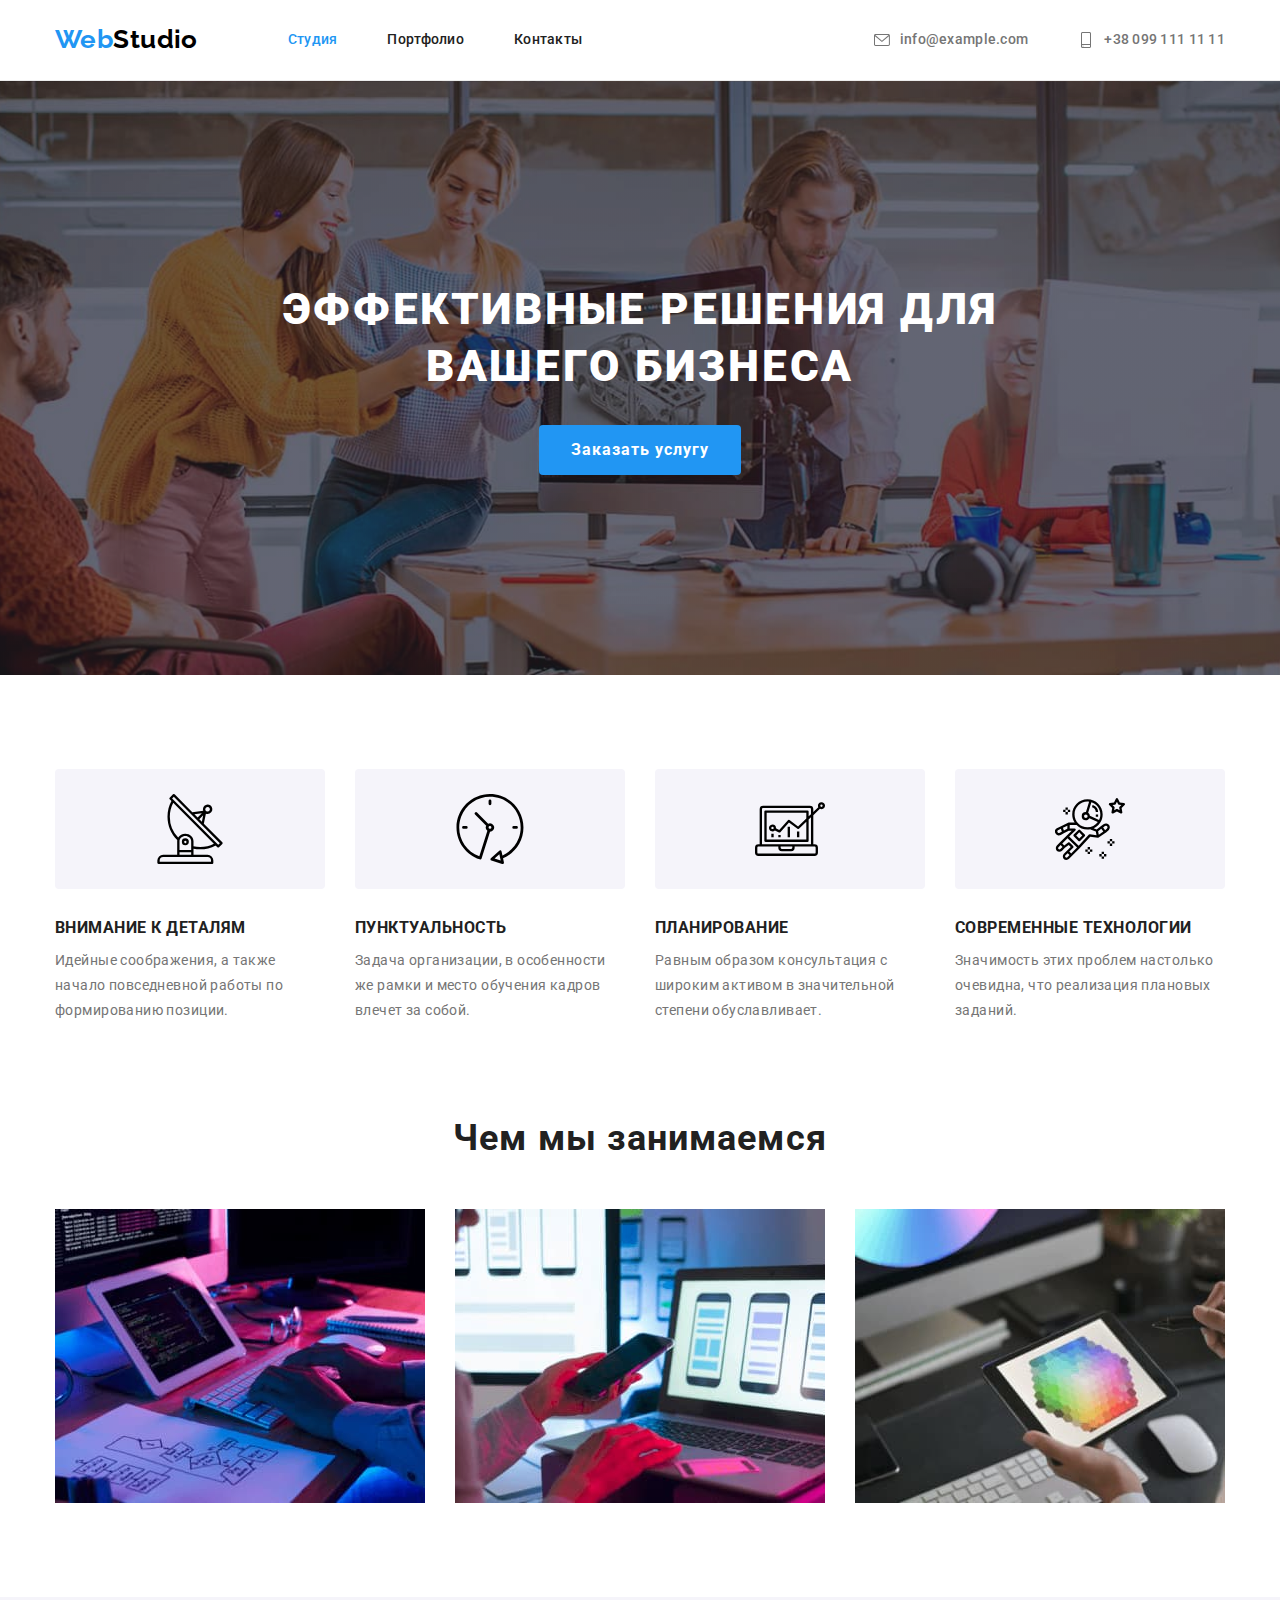
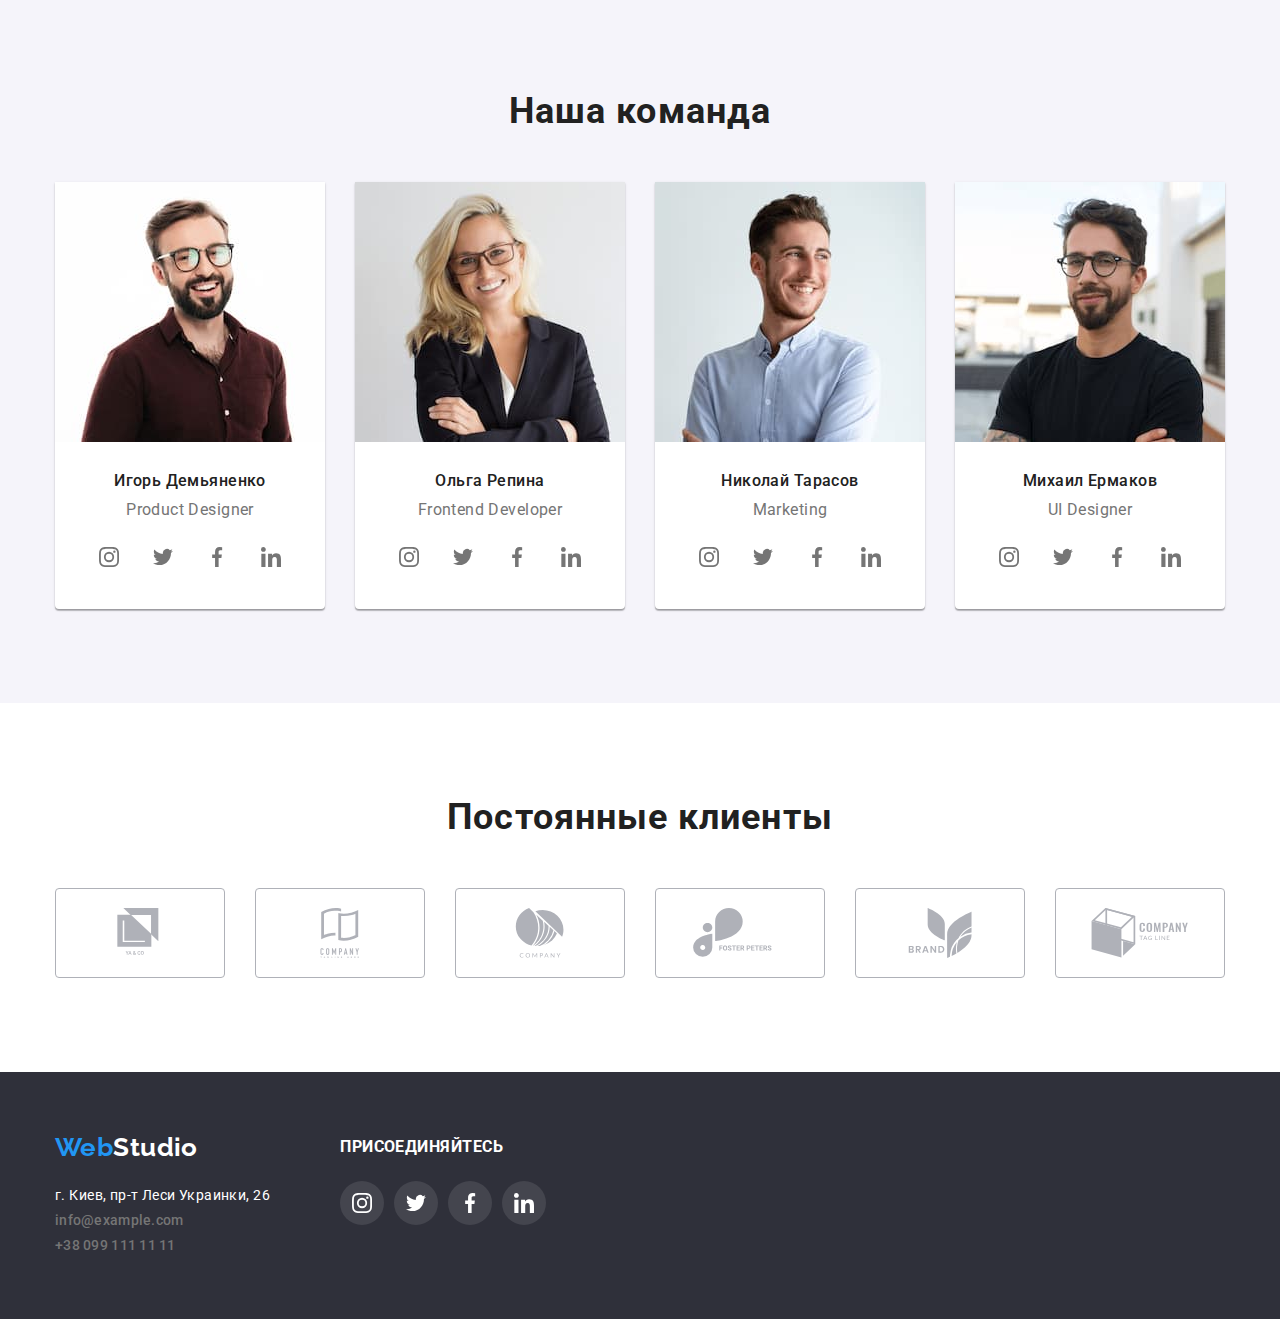
==== commit e439db3e: "Social links part #2 + gloabal styles" ====
--- a/index.html
+++ b/index.html
@@ -203,7 +203,6 @@
               <h3 class="team__title">Игорь Демьяненко</h3>
               <p>Product Designer</p>
               <ul class="social list">
-
                 <li class="social__item">
                   <a class="social__link" href="">
                     <svg class="social-icon">
@@ -399,28 +398,64 @@
     <!-- Footer -->
     <footer class="footer">
       <div class="footer container">
-        <div class="footer logo">
-          <a href="./" class="logo__link"
-            ><span class="logo__accent">Web</span>Studio</a
-          >
-        </div>
-
-        <address class="footer contacts">
-          г. Киев, пр-т Леси Украинки, 26
-          <ul class="footer contacts list">
-            <li class="footer contacts__item">
-              <a class="contacts__link" href="mailto://info@example.com"
-                >info@example.com</a
-              >
-            </li>
-            <li class="footer contacts__item">
-              <a class="contacts__link" href="tel://+380991111111"
-                >+38 099 111 11 11</a
-              >
-            </li>
-          </ul>
-        </address>
-        <!-- TODO: Social links -->
+        <section class="footer__item">
+          <h2 class="hidden">Адрес</h2>
+          <div class="footer logo">
+            <a href="./" class="logo__link"
+              ><span class="logo__accent">Web</span>Studio</a
+            >
+          </div>
+
+          <address class="footer contacts">
+            г. Киев, пр-т Леси Украинки, 26
+            <ul class="footer contacts list">
+              <li class="footer contacts__item">
+                <a class="contacts__link" href="mailto://info@example.com"
+                  >info@example.com</a
+                >
+              </li>
+              <li class="footer contacts__item">
+                <a class="contacts__link" href="tel://+380991111111"
+                  >+38 099 111 11 11</a
+                >
+              </li>
+            </ul>
+          </address>
+        </section>
+
+        <section class="footer__item join">
+          <h3 class="join__title">присоединяйтесь</h3>
+          <ul class="join__social list">
+            <li class="join__item">
+              <a class="join social__link" href="">
+                <svg class="social-icon">
+                  <use href="./images/icons/sprites.svg#instagram"></use>
+                </svg>
+              </a>
+            </li>
+            <li class="join__item">
+              <a class="join social__link" href="">
+                <svg class="social-icon">
+                  <use href="./images/icons/sprites.svg#twitter"></use>
+                </svg>
+              </a>
+            </li>
+            <li class="join__item">
+              <a class="join social__link" href="">
+                <svg class="social-icon">
+                  <use href="./images/icons/sprites.svg#facebook"></use>
+                </svg>
+              </a>
+            </li>
+            <li class="join__item">
+              <a class="join social__link" href="">
+                <svg class="social-icon">
+                  <use href="./images/icons/sprites.svg#linkedin"></use>
+                </svg>
+              </a>
+            </li>
+          </ul>
+        </section>
       </div>
     </footer>
   </body>
--- a/css/styles.css
+++ b/css/styles.css
@@ -25,6 +25,22 @@
   letter-spacing: 0.03em;
 }
 
+h1,
+h2,
+h3,
+h4,
+h5,
+h6,
+p {
+  margin: 0;
+}
+
+img {
+  display: block;
+  max-width: 100%;
+  height: auto;
+}
+
 /*
    .d8888b.
   d88P  Y88b
@@ -199,6 +215,7 @@
 .footer.container {
   padding-top: 60px;
   padding-bottom: 60px;
+  display: flex;
 }
 
 .footer.logo {
@@ -211,6 +228,35 @@
 
 .footer.contacts__item {
   margin-top: 9;
+}
+
+.footer__item:not(:last-child) {
+  margin-right: 70px;
+}
+
+/*
+ _ ____ _ _  _
+ | |  | | |\ |
+_| |__| | | \|
+
+*/
+.join__social {
+  display: flex;
+}
+
+.join__title {
+  margin-bottom: 20px;
+  font-weight: 700;
+  letter-spacing: 0.03em;
+  text-transform: uppercase;
+}
+
+.join__item:not(:last-child) {
+  margin-right: 10px;
+}
+
+.join.social__link {
+  background: rgba(255, 255, 255, 0.1);
 }
 
 /*
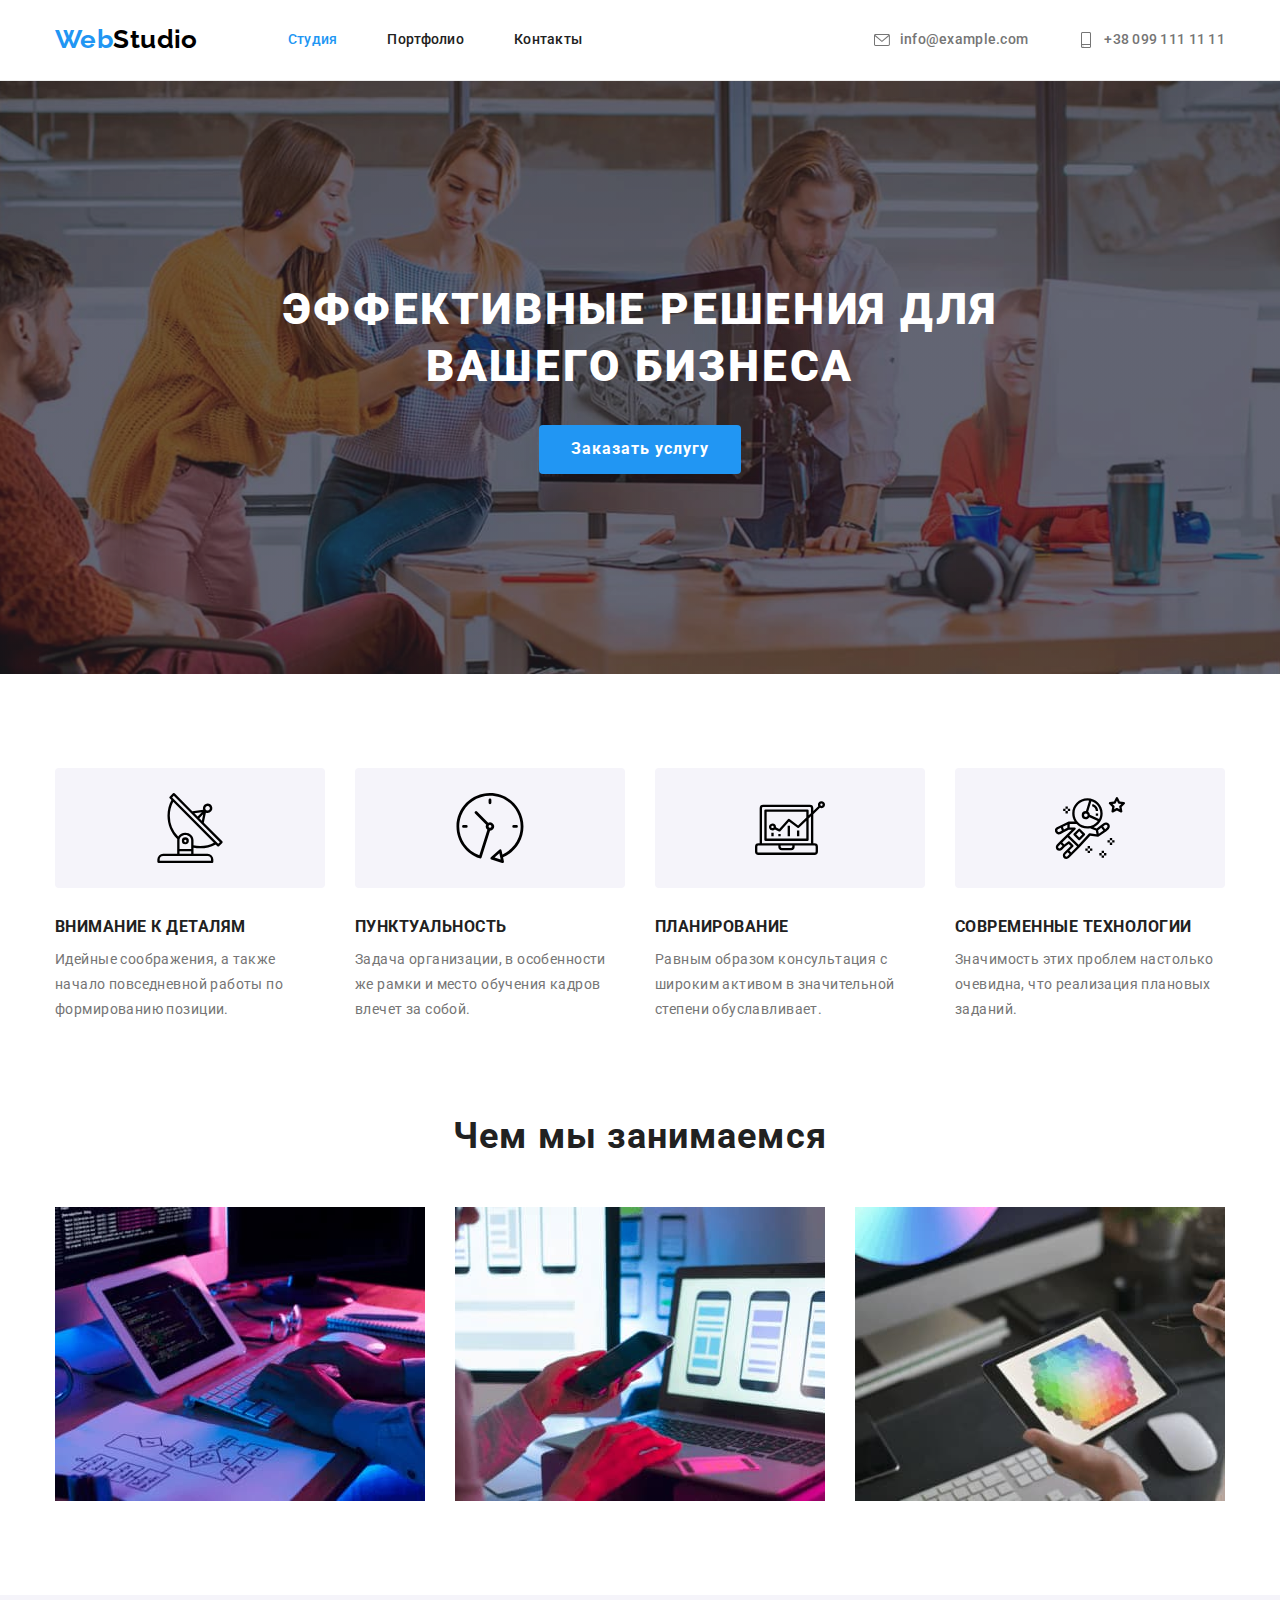
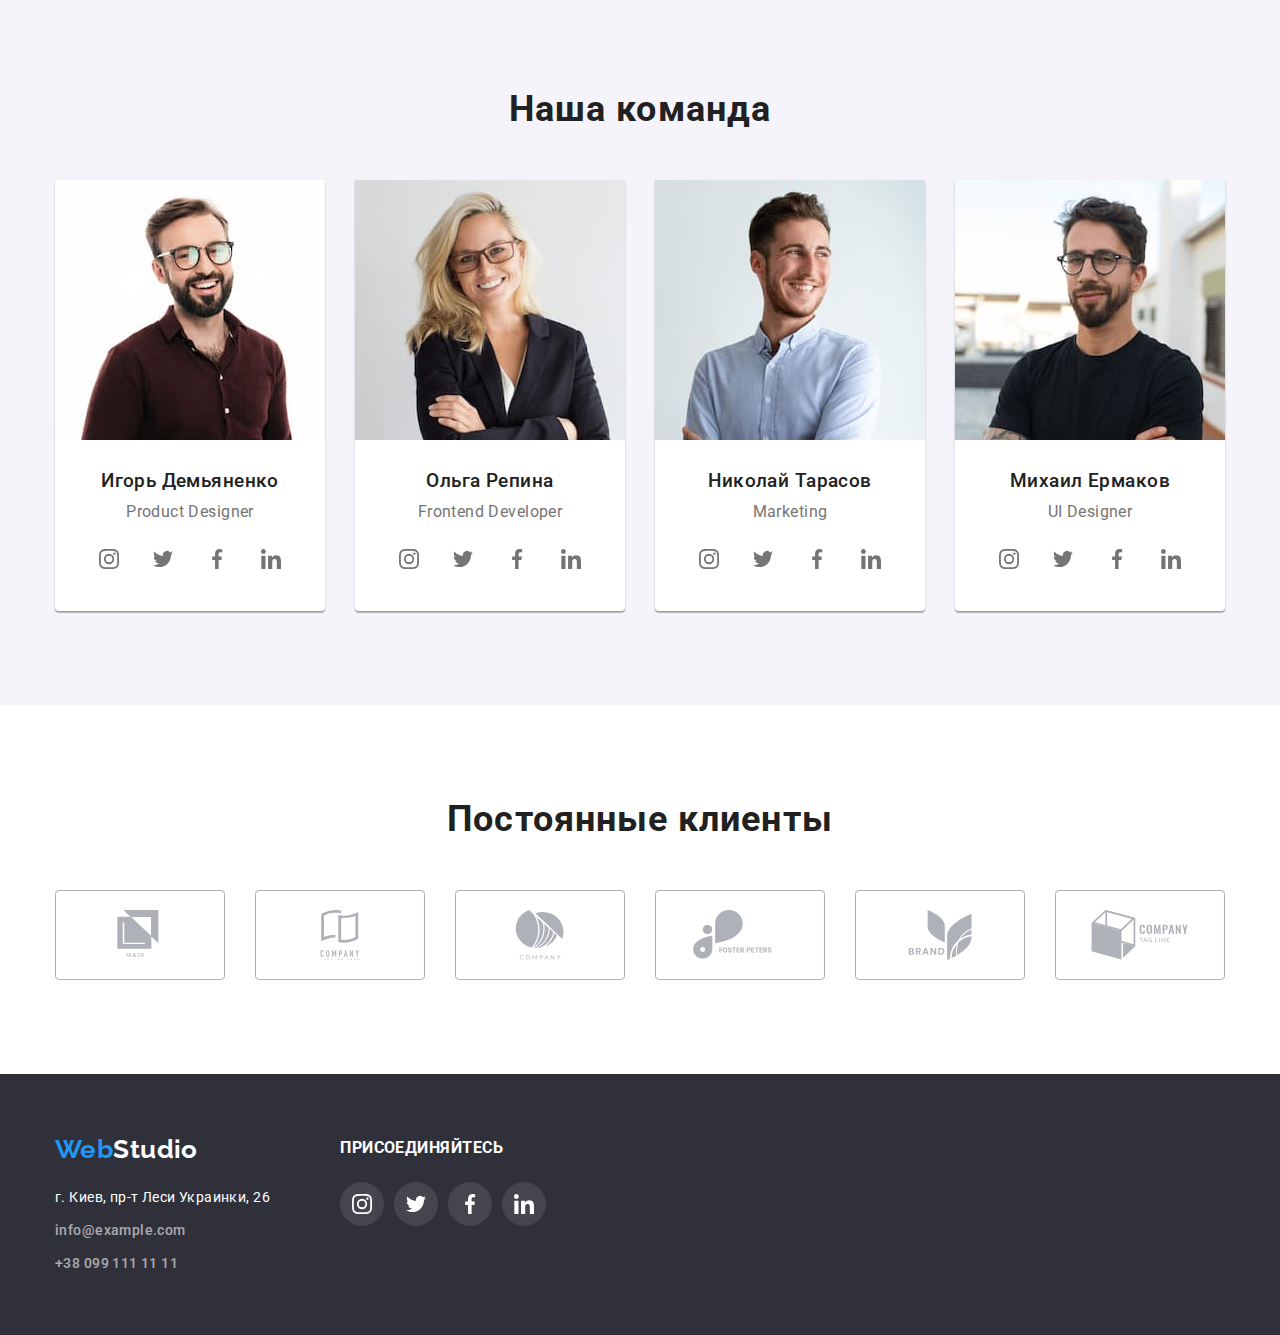
==== commit b39a54b8: ":bug:" ====
--- a/index.html
+++ b/index.html
@@ -400,8 +400,8 @@
       <div class="footer container">
         <section class="footer__item">
           <h2 class="hidden">Адрес</h2>
-          <div class="footer logo">
-            <a href="./" class="logo__link"
+          <div class="logo">
+            <a href="" class="logo__link"
               ><span class="logo__accent">Web</span>Studio</a
             >
           </div>
@@ -410,12 +410,14 @@
             г. Киев, пр-т Леси Украинки, 26
             <ul class="footer contacts list">
               <li class="footer contacts__item">
-                <a class="contacts__link" href="mailto://info@example.com"
+                <a
+                  class="footer contacts__link"
+                  href="mailto://info@example.com"
                   >info@example.com</a
                 >
               </li>
               <li class="footer contacts__item">
-                <a class="contacts__link" href="tel://+380991111111"
+                <a class="footer contacts__link" href="tel://+380991111111"
                   >+38 099 111 11 11</a
                 >
               </li>
@@ -424,6 +426,7 @@
         </section>
 
         <section class="footer__item join">
+          <h2 class="hidden">Социальные сети</h2>
           <h3 class="join__title">присоединяйтесь</h3>
           <ul class="join__social list">
             <li class="join__item">
--- a/css/styles.css
+++ b/css/styles.css
@@ -9,6 +9,7 @@
   --border-color: #ececec;
   --border-box-color: #eeeeee;
   --ternary-buttons: #afb1b8;
+  --footer-links-color: rgba(255, 255, 255, 0.6);
 }
 
 body {
@@ -210,6 +211,9 @@
 .footer {
   background-color: var(--ternary-bg);
   color: var(--primary-bg-color);
+  font-size: 14px;
+  line-height: 1.71;
+  letter-spacing: 0.03em;
 }
 
 .footer.container {
@@ -218,16 +222,21 @@
   display: flex;
 }
 
-.footer.logo {
+.footer__item > .logo {
   margin-bottom: 20px;
 }
 
-.footer.logo__link {
-  color: var(--primary-bg-color);
+.footer.contacts__link {
+  color: var(--footer-links-color);
+}
+
+.contacts__link:hover,
+.contacts__link:focus {
+  color: var(--accent);
 }
 
 .footer.contacts__item {
-  margin-top: 9;
+  margin-top: 9px;
 }
 
 .footer__item:not(:last-child) {
@@ -269,7 +278,6 @@
   background-color: var(--accent);
   border-radius: 4px;
   border: none;
-  height: 50px;
   display: inline-block;
   padding: 10px 32px;
   min-width: 200px;
@@ -445,7 +453,7 @@
     0px 2px 1px rgba(0, 0, 0, 0.2);
   border-radius: 0px 0px 4px 4px;
   font-size: 16px;
-  line-height: 1.14;
+  line-height: 1.18;
   text-align: center;
 }
 
@@ -454,8 +462,6 @@
   margin-bottom: 0;
   color: var(--title-text-color);
   font-weight: 500;
-  font-size: 16px;
-  line-height: 1.18;
 }
 
 .team__item p {
@@ -577,7 +583,6 @@
 */
 .filter__btn {
   min-width: 73px;
-  height: 38px;
   padding: 6px 22px;
   background-color: var(--secondary-bg);
   color: var(--title-text-color);
@@ -614,9 +619,9 @@
   padding-bottom: 20px;
   padding-left: 24px;
 }
-.project__item img {
-  margin: none;
-  display: block;
+.project__item:hover {
+  box-shadow: 0px 1px 1px rgba(0, 0, 0, 0.12), 0px 4px 4px rgba(0, 0, 0, 0.06),
+    1px 4px 6px rgba(0, 0, 0, 0.16);
 }
 
 .project__item:not(:nth-child(3n)) {
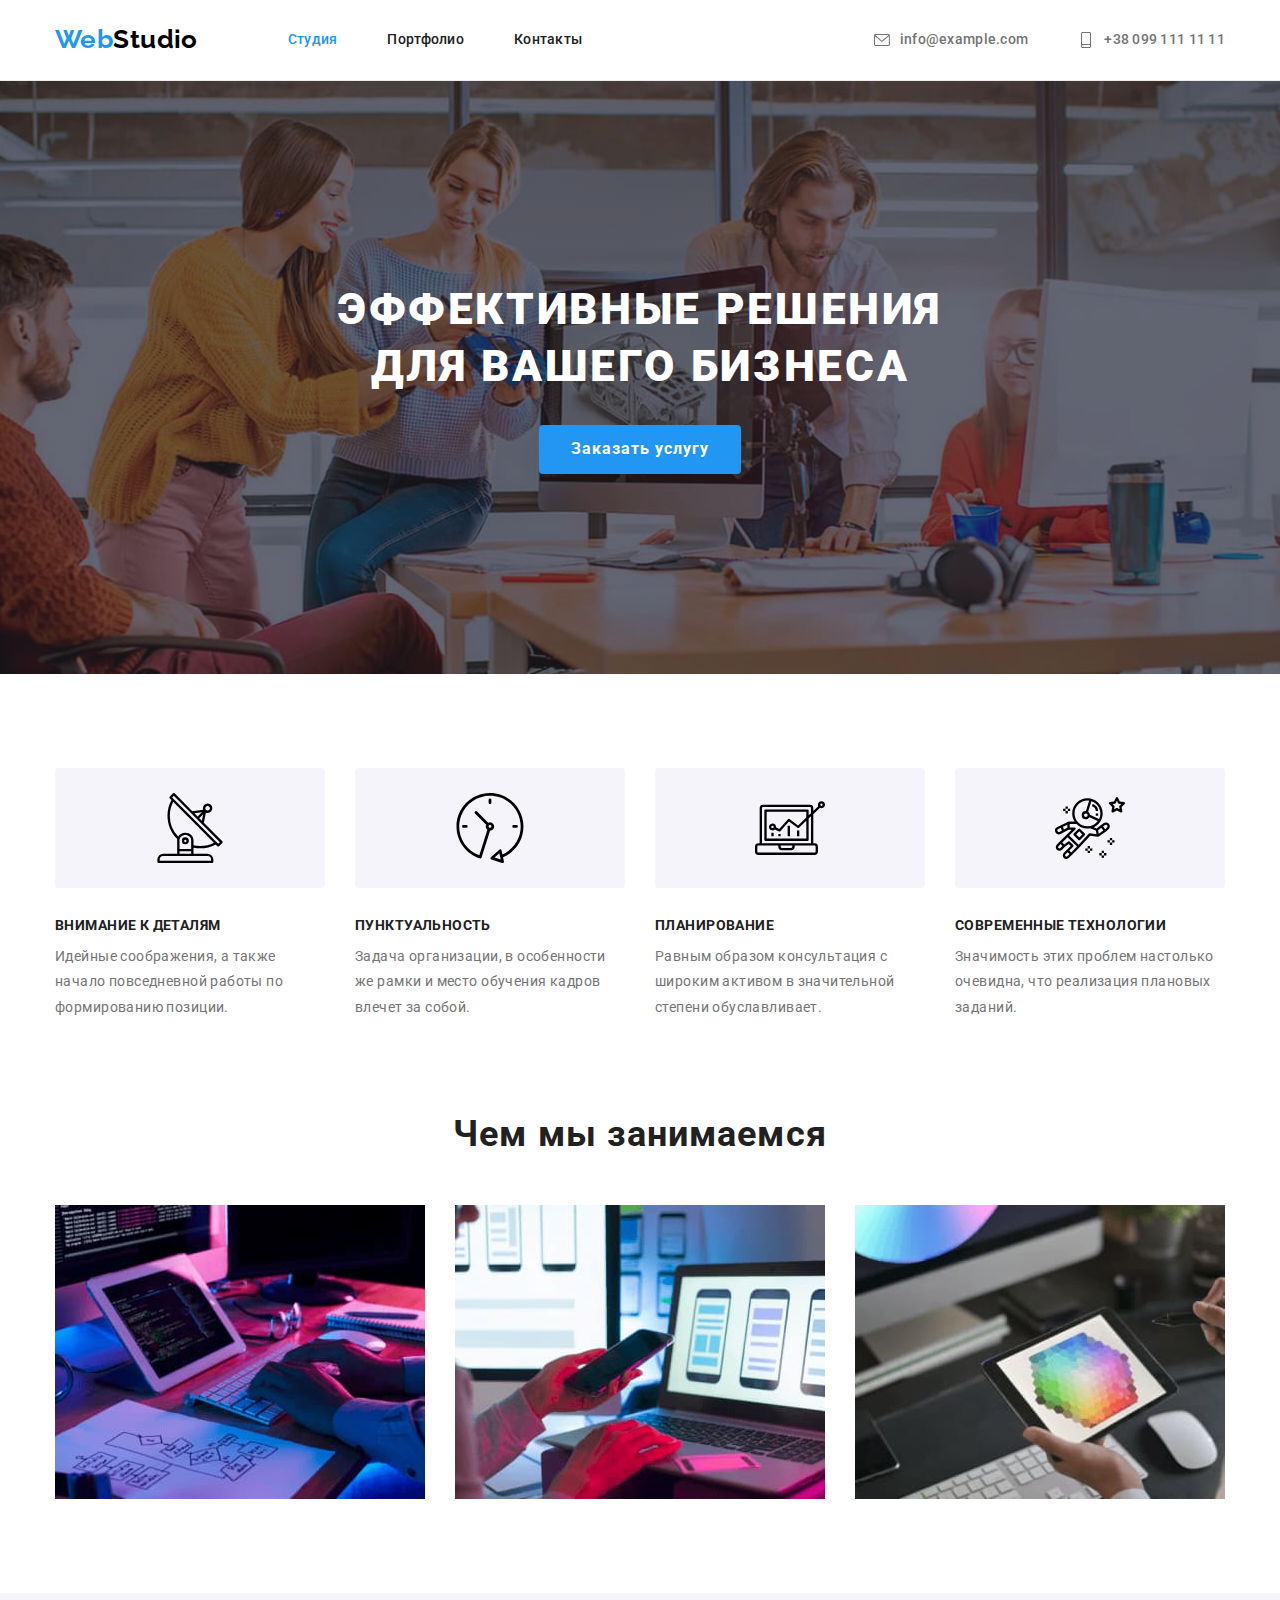
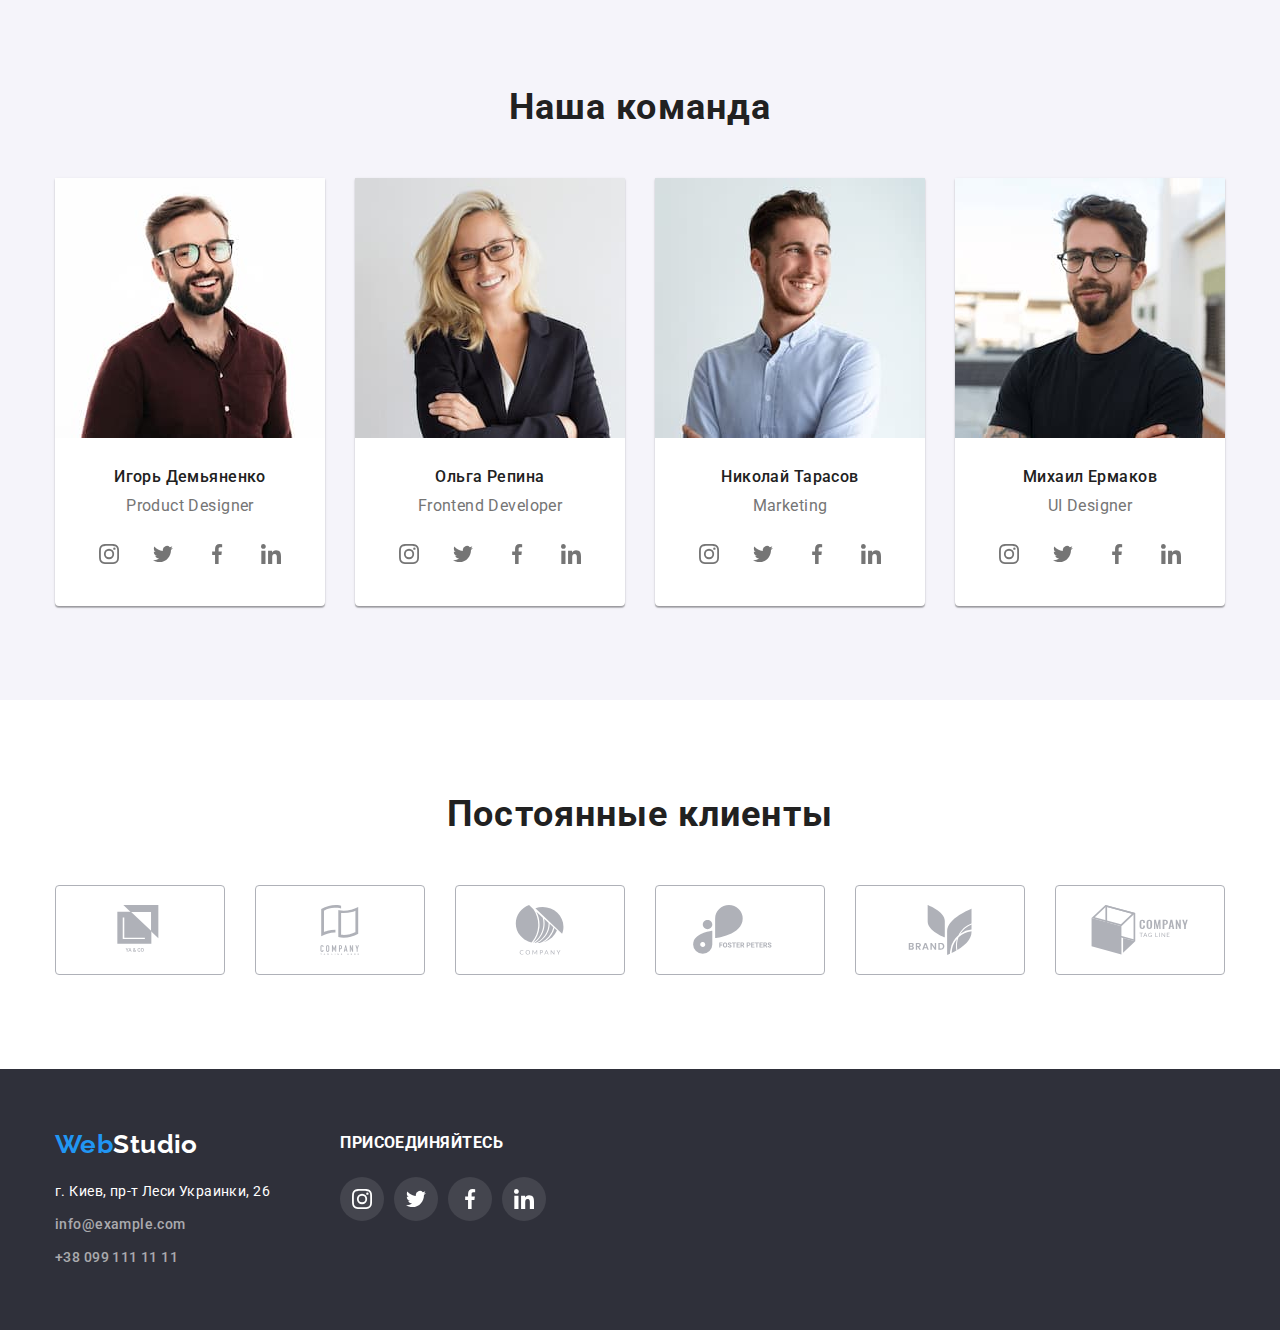
==== commit b0dc5468: ":bug: from hw 03" ====
--- a/index.html
+++ b/index.html
@@ -91,15 +91,8 @@
       <section class="hero">
         <div class="container">
           <h1 class="hero__title">Эффективные решения для вашего бизнеса</h1>
-          <!-- <button class="button" type="button">Заказать услугу</button> -->
-          <form action="https://trackthis.link/" target="_blank">
-            <input
-              id="TrackThis"
-              class="button"
-              type="submit"
-              value="Заказать услугу"
-            />
-          </form>
+
+          <button class="button">Заказать услугу</button>
         </div>
       </section>
 
@@ -396,10 +389,9 @@
     </main>
 
     <!-- Footer -->
-    <footer class="footer">
+    <footer class="footer footer-main">
       <div class="footer container">
-        <section class="footer__item">
-          <h2 class="hidden">Адрес</h2>
+        <div class="footer__item">
           <div class="logo">
             <a href="" class="logo__link"
               ><span class="logo__accent">Web</span>Studio</a
@@ -423,10 +415,9 @@
               </li>
             </ul>
           </address>
-        </section>
-
-        <section class="footer__item join">
-          <h2 class="hidden">Социальные сети</h2>
+        </div>
+
+        <div class="footer__item join">
           <h3 class="join__title">присоединяйтесь</h3>
           <ul class="join__social list">
             <li class="join__item">
@@ -458,7 +449,7 @@
               </a>
             </li>
           </ul>
-        </section>
+        </div>
       </div>
     </footer>
   </body>
--- a/css/styles.css
+++ b/css/styles.css
@@ -10,6 +10,9 @@
   --border-box-color: #eeeeee;
   --ternary-buttons: #afb1b8;
   --footer-links-color: rgba(255, 255, 255, 0.6);
+  /* Fonts */
+  --main-font: 'Roboto', sans-serif;
+  --logo-font: 'Raleway', sans-serif;
 }
 
 body {
@@ -18,7 +21,7 @@
   background: var(--primary-bg-color);
   color: var(--primary-text-color);
 
-  font-family: 'Roboto', sans-serif;
+  font-family: var(--main-font);
   font-style: normal;
   font-weight: 400;
   font-size: 14px;
@@ -112,7 +115,7 @@
 */
 .logo {
   display: flex;
-  font-family: Raleway, sans-serif;
+  font-family: var(--logo-font);
   font-weight: 700;
   font-size: 26px;
   line-height: 1.2;
@@ -216,9 +219,12 @@
   letter-spacing: 0.03em;
 }
 
-.footer.container {
+.footer-main {
   padding-top: 60px;
   padding-bottom: 60px;
+}
+
+.footer.container {
   display: flex;
 }
 
@@ -306,7 +312,8 @@
   888  Y8P  888 .d888888 888 888  888
   888   "   888 888  888 888 888  888
   888       888 "Y888888 888 888  888
-  */
+*/
+
 /*
 _  _ ____ ____ ____
 |__| |___ |__/ |  |
@@ -322,11 +329,14 @@
     url('../images/hero_bg.jpg');
   background-position: 50% 50%;
   background-size: cover;
+  max-width: 1600px;
+  margin: 0 auto;
   text-align: center;
 }
 
 .hero > .container {
-  padding: 200px;
+  padding: 200px 0;
+  width: 696px;
 }
 
 .hero__title {
@@ -366,8 +376,9 @@
   margin-top: 0;
   margin-bottom: 10px;
   color: var(--title-text-color);
+  font-size: 14px;
+  line-height: 1.14;
   font-weight: 700;
-  line-height: 1.14;
   letter-spacing: 0.03em;
   text-transform: uppercase;
   color: var(--title-text-color);
@@ -375,6 +386,10 @@
 
 .features.list {
   display: flex;
+}
+
+.features__item {
+  width: 270px;
 }
 
 .features__item + .features__item {
@@ -461,6 +476,7 @@
   margin-top: 30px;
   margin-bottom: 0;
   color: var(--title-text-color);
+  font-size: 16px;
   font-weight: 500;
 }
 
